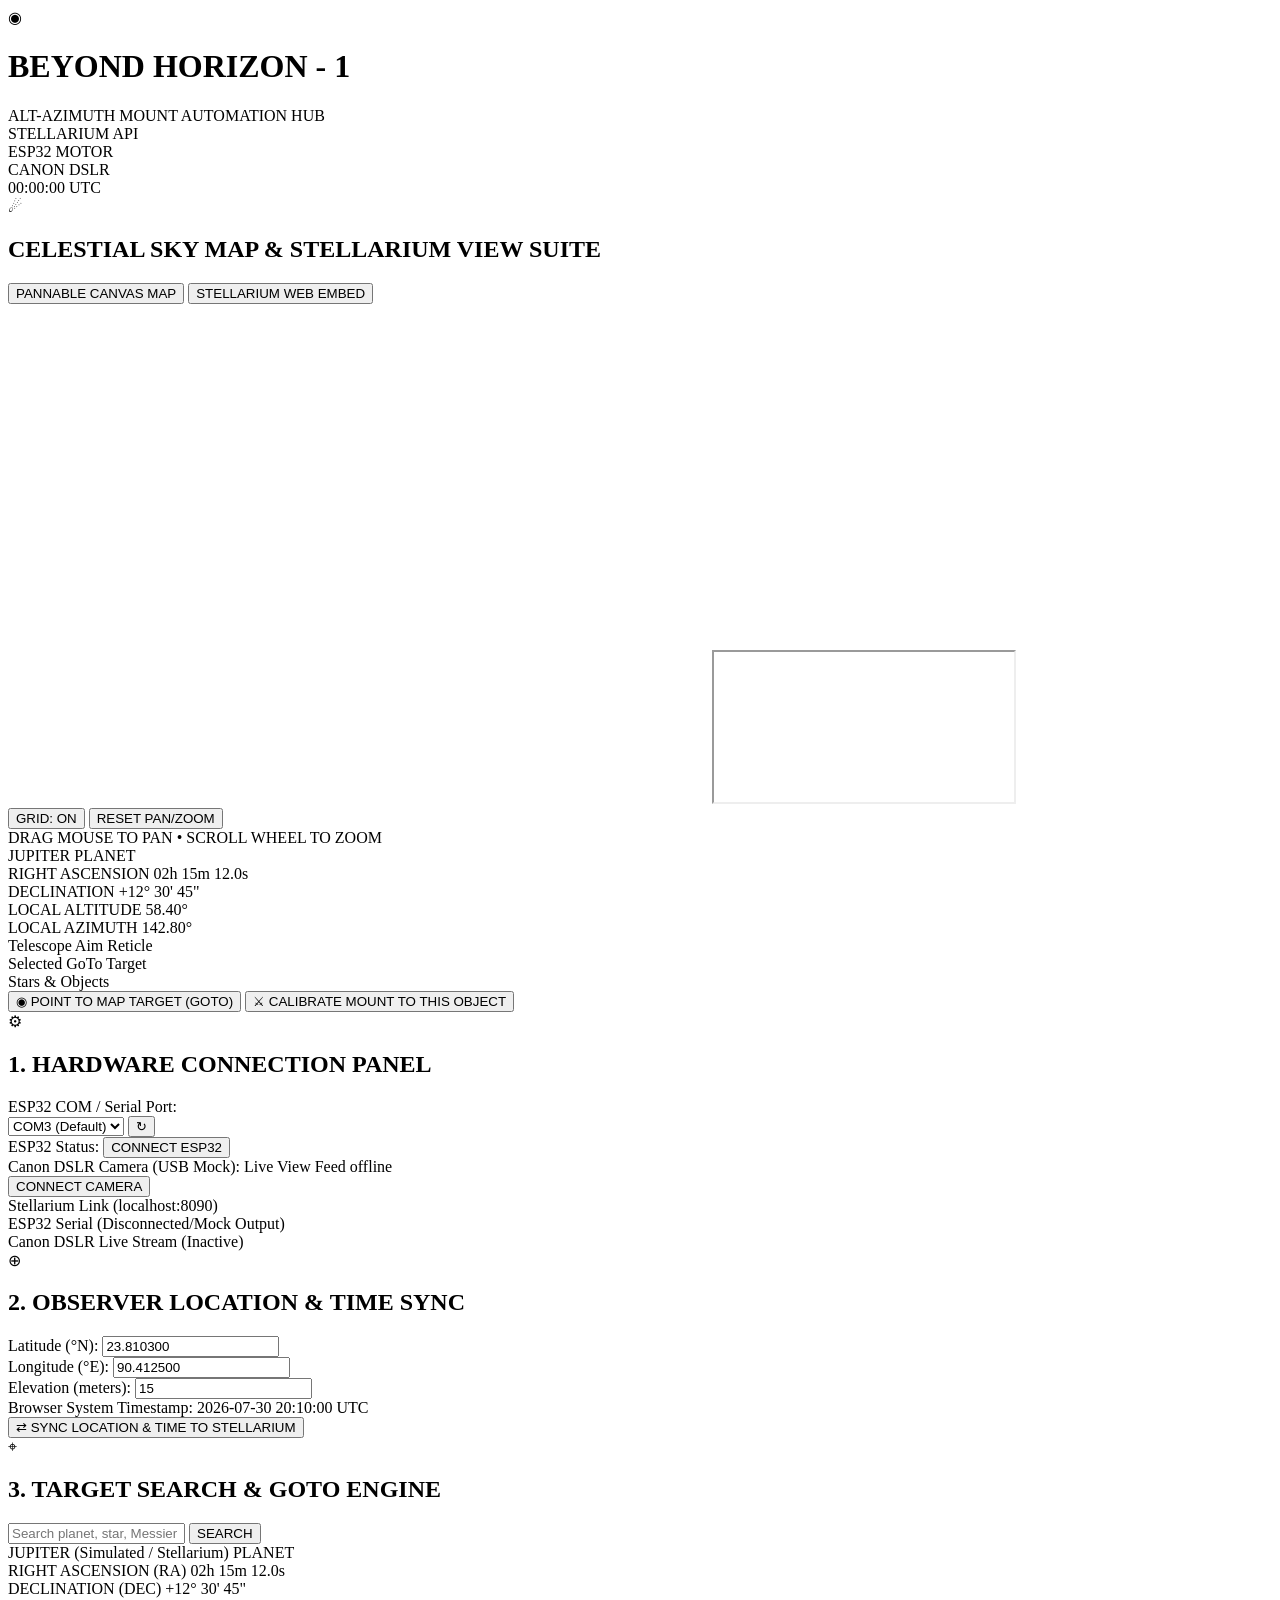
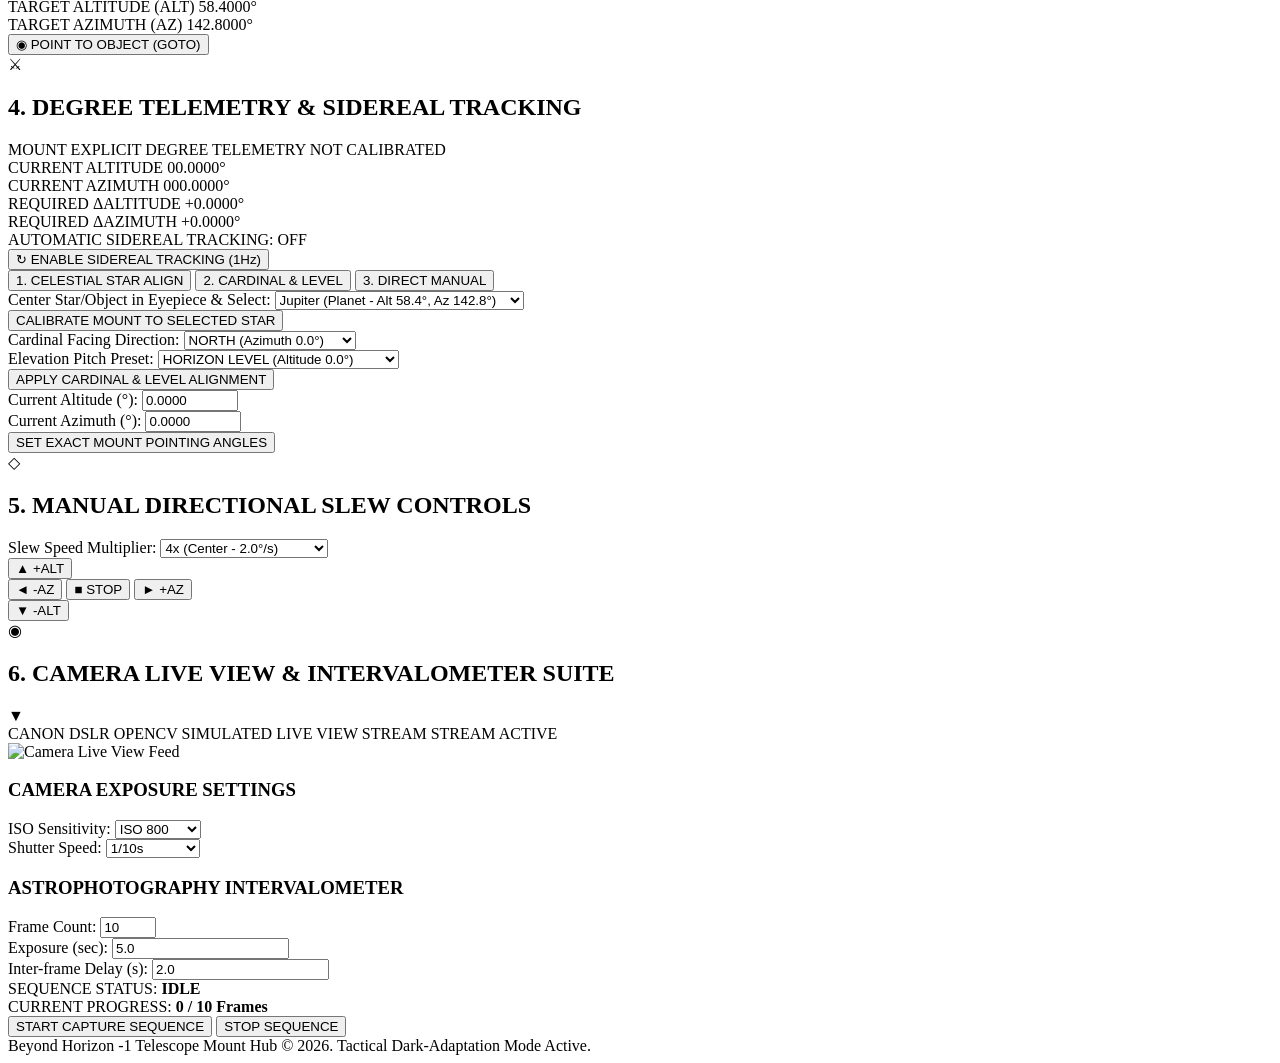
==== User Interface/static/index.html @ abb557ae "Initial Commit on UI" ====
<!DOCTYPE html>
<html lang="en">
<head>
    <meta charset="UTF-8">
    <meta name="viewport" content="width=device-width, initial-scale=1.0">
    <title>Beyond Horizon - Tactical Telescope Control System</title>
    <link rel="stylesheet" href="/static/style.css">
    <link rel="preconnect" href="https://fonts.googleapis.com">
    <link rel="preconnect" href="https://fonts.gstatic.com" crossorigin>
    <link href="https://fonts.googleapis.com/css2?family=Orbitron:wght@400;600;800;900&family=Share+Tech+Mono&display=swap" rel="stylesheet">
</head>
<body class="tactical-theme">
    <!-- Top System Header -->
    <header class="app-header">
        <div class="header-branding">
            <div class="logo-icon">&#x25C9;</div>
            <div class="title-group">
                <h1>BEYOND HORIZON - 1</h1>
                <span class="sub-title">ALT-AZIMUTH MOUNT AUTOMATION HUB</span>
            </div>
        </div>

        <div class="header-status-bar">
            <div class="status-badge" id="badge-stellarium">
                <span class="status-dot disconnected"></span>
                <span class="badge-label">STELLARIUM API</span>
            </div>
            <div class="status-badge" id="badge-esp32">
                <span class="status-dot disconnected"></span>
                <span class="badge-label">ESP32 MOTOR</span>
            </div>
            <div class="status-badge" id="badge-camera">
                <span class="status-dot disconnected"></span>
                <span class="badge-label">CANON DSLR</span>
            </div>
            <div class="sys-clock" id="system-clock">00:00:00 UTC</div>
        </div>
    </header>

    <!-- Main Responsive Grid Container -->
    <main class="dashboard-grid">

        <!-- PANEL: INTERACTIVE TACTICAL SKY MAP & STELLARIUM EMBED (SPAN FULL) -->
        <section class="panel-card span-full" id="panel-skymap">
            <div class="panel-header">
                <div class="title-left">
                    <span class="panel-icon">&#x2604;</span>
                    <h2>CELESTIAL SKY MAP & STELLARIUM VIEW SUITE</h2>
                </div>
                <div class="skymap-toolbar-top">
                    <div class="map-view-switcher">
                        <button id="btn-view-canvas" class="view-switch-btn active">PANNABLE CANVAS MAP</button>
                        <button id="btn-view-stellarium" class="view-switch-btn">STELLARIUM WEB EMBED</button>
                    </div>
                </div>
            </div>
            <div class="panel-body skymap-container-layout">
                <!-- Pannable Canvas Container & Stellarium iFrame Wrapper -->
                <div class="skymap-canvas-wrapper" id="skymap-view-wrapper">
                    <canvas id="skymap-canvas" width="700" height="500"></canvas>
                    <iframe id="stellarium-iframe" src="http://localhost:8090" title="Stellarium Web Interface" class="hidden"></iframe>

                    <div class="skymap-overlay-controls" id="canvas-overlay-controls">
                        <button id="btn-map-toggle-grid" class="map-btn active" title="Toggle Grid Overlay">GRID: ON</button>
                        <button id="btn-map-reset-view" class="map-btn" title="Center Zenith & Reset Zoom">RESET PAN/ZOOM</button>
                    </div>
                    <div class="canvas-help-badge" id="canvas-help-text">
                        <span>DRAG MOUSE TO PAN • SCROLL WHEEL TO ZOOM</span>
                    </div>
                </div>

                <!-- Sky Map Telemetry & Quick Action Sidebar -->
                <div class="skymap-sidebar">
                    <div class="telemetry-card highlight-card">
                        <div class="telemetry-header">
                            <span class="card-title" id="map-target-name">JUPITER</span>
                            <span class="card-tag" id="map-target-type">PLANET</span>
                        </div>
                        <div class="telemetry-grid">
                            <div class="telem-box">
                                <span class="telem-label">RIGHT ASCENSION</span>
                                <span class="telem-val" id="map-target-ra">02h 15m 12.0s</span>
                            </div>
                            <div class="telem-box">
                                <span class="telem-label">DECLINATION</span>
                                <span class="telem-val" id="map-target-dec">+12° 30' 45"</span>
                            </div>
                            <div class="telem-box highlight">
                                <span class="telem-label">LOCAL ALTITUDE</span>
                                <span class="telem-val" id="map-target-alt">58.40°</span>
                            </div>
                            <div class="telem-box highlight">
                                <span class="telem-label">LOCAL AZIMUTH</span>
                                <span class="telem-val" id="map-target-az">142.80°</span>
                            </div>
                        </div>
                    </div>

                    <div class="skymap-legend">
                        <div class="legend-item"><span class="leg-icon reticle-icon"></span><span>Telescope Aim Reticle</span></div>
                        <div class="legend-item"><span class="leg-icon target-icon"></span><span>Selected GoTo Target</span></div>
                        <div class="legend-item"><span class="leg-icon star-icon"></span><span>Stars & Objects</span></div>
                    </div>

                    <button id="btn-map-goto" class="btn-tactical btn-high-accent block-btn">
                        <span class="btn-icon">&#x25C9;</span> POINT TO MAP TARGET (GOTO)
                    </button>
                    <button id="btn-map-calibrate" class="btn-tactical block-btn">
                        <span class="btn-icon">&#x2694;</span> CALIBRATE MOUNT TO THIS OBJECT
                    </button>
                </div>
            </div>
        </section>

        <!-- PANEL 1: HARDWARE CONNECTION PANEL -->
        <section class="panel-card" id="panel-hardware">
            <div class="panel-header">
                <span class="panel-icon">&#x2699;</span>
                <h2>1. HARDWARE CONNECTION PANEL</h2>
            </div>
            <div class="panel-body">
                <div class="control-row">
                    <div class="input-group flex-1">
                        <label for="com-port-select">ESP32 COM / Serial Port:</label>
                        <div class="port-input-wrapper">
                            <select id="com-port-select" class="tactical-input">
                                <option value="COM3">COM3 (Default)</option>
                                <option value="COM1">COM1</option>
                                <option value="COM4">COM4</option>
                                <option value="/dev/ttyUSB0">/dev/ttyUSB0</option>
                            </select>
                            <button id="btn-refresh-ports" class="btn-icon" title="Refresh Available Ports">&#x21BB;</button>
                        </div>
                    </div>
                    <div class="toggle-group">
                        <label>ESP32 Status:</label>
                        <button id="btn-toggle-esp32" class="btn-tactical btn-connect">CONNECT ESP32</button>
                    </div>
                </div>

                <div class="divider-line"></div>

                <div class="control-row">
                    <div class="label-group flex-1">
                        <span class="field-title">Canon DSLR Camera (USB Mock):</span>
                        <span class="field-desc" id="camera-status-desc">Live View Feed offline</span>
                    </div>
                    <div class="toggle-group">
                        <button id="btn-toggle-camera" class="btn-tactical btn-connect">CONNECT CAMERA</button>
                    </div>
                </div>

                <div class="indicator-box">
                    <div class="indicator-item">
                        <span class="ind-dot" id="ind-stellarium"></span>
                        <span>Stellarium Link (localhost:8090)</span>
                    </div>
                    <div class="indicator-item">
                        <span class="ind-dot" id="ind-esp32"></span>
                        <span id="ind-esp32-txt">ESP32 Serial (Disconnected/Mock Output)</span>
                    </div>
                    <div class="indicator-item">
                        <span class="ind-dot" id="ind-camera"></span>
                        <span id="ind-camera-txt">Canon DSLR Live Stream (Inactive)</span>
                    </div>
                </div>
            </div>
        </section>

        <!-- PANEL 2: OBSERVER LOCATION & TIME SYNCHRONIZATION -->
        <section class="panel-card" id="panel-location">
            <div class="panel-header">
                <span class="panel-icon">&#x2295;</span>
                <h2>2. OBSERVER LOCATION & TIME SYNC</h2>
            </div>
            <div class="panel-body">
                <div class="form-grid-3">
                    <div class="input-group">
                        <label for="input-lat">Latitude (°N):</label>
                        <input type="number" id="input-lat" class="tactical-input" step="0.000001" value="23.810300">
                    </div>
                    <div class="input-group">
                        <label for="input-lon">Longitude (°E):</label>
                        <input type="number" id="input-lon" class="tactical-input" step="0.000001" value="90.412500">
                    </div>
                    <div class="input-group">
                        <label for="input-elevation">Elevation (meters):</label>
                        <input type="number" id="input-elevation" class="tactical-input" step="1" value="15">
                    </div>
                </div>

                <div class="timestamp-display">
                    <span class="label">Browser System Timestamp:</span>
                    <span id="txt-browser-time" class="val">2026-07-30 20:10:00 UTC</span>
                </div>

                <button id="btn-sync-location" class="btn-tactical btn-accent block-btn">
                    <span class="btn-icon">&#x21C4;</span> SYNC LOCATION & TIME TO STELLARIUM
                </button>
                <div id="location-sync-feedback" class="feedback-msg"></div>
            </div>
        </section>

        <!-- PANEL 3: TARGET SEARCH & GOTO ENGINE -->
        <section class="panel-card" id="panel-goto">
            <div class="panel-header">
                <span class="panel-icon">&#x2316;</span>
                <h2>3. TARGET SEARCH & GOTO ENGINE</h2>
            </div>
            <div class="panel-body">
                <div class="search-box-row">
                    <input type="text" id="target-search-input" class="tactical-input flex-1" placeholder="Search planet, star, Messier object (e.g., Jupiter, M31, Polaris)...">
                    <button id="btn-search-target" class="btn-tactical">SEARCH</button>
                </div>

                <div class="telemetry-card">
                    <div class="telemetry-header">
                        <span class="card-title" id="target-display-name">JUPITER (Simulated / Stellarium)</span>
                        <span class="card-tag" id="target-display-type">PLANET</span>
                    </div>

                    <div class="telemetry-grid">
                        <div class="telem-box">
                            <span class="telem-label">RIGHT ASCENSION (RA)</span>
                            <span class="telem-val" id="val-target-ra">02h 15m 12.0s</span>
                        </div>
                        <div class="telem-box">
                            <span class="telem-label">DECLINATION (DEC)</span>
                            <span class="telem-val" id="val-target-dec">+12° 30' 45"</span>
                        </div>
                        <div class="telem-box highlight">
                            <span class="telem-label">TARGET ALTITUDE (ALT)</span>
                            <span class="telem-val" id="val-target-alt">58.4000°</span>
                        </div>
                        <div class="telem-box highlight">
                            <span class="telem-label">TARGET AZIMUTH (AZ)</span>
                            <span class="telem-val" id="val-target-az">142.8000°</span>
                        </div>
                    </div>
                </div>

                <button id="btn-point-to-object" class="btn-tactical btn-high-accent block-btn">
                    <span class="btn-icon">&#x25C9;</span> POINT TO OBJECT (GOTO)
                </button>
                <div id="goto-feedback" class="feedback-msg"></div>
            </div>
        </section>

        <!-- PANEL 4: DEGREE TELEMETRY & REAL-TIME SIDEREAL TRACKING -->
        <section class="panel-card" id="panel-calibration">
            <div class="panel-header">
                <span class="panel-icon">&#x2694;</span>
                <h2>4. DEGREE TELEMETRY & SIDEREAL TRACKING</h2>
            </div>
            <div class="panel-body">
                <!-- Degree Telemetry Box -->
                <div class="telemetry-card alt-border">
                    <div class="telemetry-header">
                        <span class="card-title">MOUNT EXPLICIT DEGREE TELEMETRY</span>
                        <span class="card-tag" id="calibration-status-tag">NOT CALIBRATED</span>
                    </div>
                    <div class="telemetry-grid">
                        <div class="telem-box">
                            <span class="telem-label">CURRENT ALTITUDE</span>
                            <span class="telem-val" id="val-current-alt">00.0000°</span>
                        </div>
                        <div class="telem-box">
                            <span class="telem-label">CURRENT AZIMUTH</span>
                            <span class="telem-val" id="val-current-az">000.0000°</span>
                        </div>
                        <div class="telem-box highlight">
                            <span class="telem-label">REQUIRED ΔALTITUDE</span>
                            <span class="telem-val" id="val-delta-alt">+0.0000°</span>
                        </div>
                        <div class="telem-box highlight">
                            <span class="telem-label">REQUIRED ΔAZIMUTH</span>
                            <span class="telem-val" id="val-delta-az">+0.0000°</span>
                        </div>
                    </div>
                </div>

                <!-- Sidereal Active Tracking Control Bar -->
                <div class="tracking-control-box">
                    <div class="track-info">
                        <span class="track-title">AUTOMATIC SIDEREAL TRACKING:</span>
                        <span class="track-pill" id="track-status-pill">OFF</span>
                    </div>
                    <button id="btn-toggle-tracking" class="btn-tactical btn-accent block-btn">
                        <span class="btn-icon">&#x21BB;</span> ENABLE SIDEREAL TRACKING (1Hz)
                    </button>
                </div>

                <!-- Calibration Modes Navigation Tabs -->
                <div class="calib-tabs margin-top-8">
                    <button class="calib-tab-btn active" data-tab="tab-star">1. CELESTIAL STAR ALIGN</button>
                    <button class="calib-tab-btn" data-tab="tab-cardinal">2. CARDINAL & LEVEL</button>
                    <button class="calib-tab-btn" data-tab="tab-manual">3. DIRECT MANUAL</button>
                </div>

                <!-- TAB 1: CELESTIAL STAR / OBJECT ALIGNMENT -->
                <div class="calib-tab-content active" id="tab-star">
                    <div class="input-group">
                        <label for="calib-star-select">Center Star/Object in Eyepiece & Select:</label>
                        <select id="calib-star-select" class="tactical-input">
                            <option value="Polaris">Polaris (North Star - Alt 23.8°, Az 0.5°)</option>
                            <option value="Jupiter" selected>Jupiter (Planet - Alt 58.4°, Az 142.8°)</option>
                            <option value="Mars">Mars (Planet - Alt 35.2°, Az 210.5°)</option>
                            <option value="Saturn">Saturn (Planet - Alt 42.1°, Az 175.3°)</option>
                            <option value="Moon">Moon (Satellite - Alt 31.6°, Az 128.4°)</option>
                            <option value="Sirius">Sirius (Alpha Canis Majoris)</option>
                            <option value="Vega">Vega (Alpha Lyrae)</option>
                            <option value="Betelgeuse">Betelgeuse (Alpha Orionis)</option>
                            <option value="Arcturus">Arcturus (Alpha Boötis)</option>
                            <option value="M31 (Andromeda)">M31 Andromeda Galaxy</option>
                        </select>
                    </div>
                    <button id="btn-calib-star-submit" class="btn-tactical btn-high-accent block-btn margin-top-8">
                        CALIBRATE MOUNT TO SELECTED STAR
                    </button>
                </div>

                <!-- TAB 2: GROUND LEVEL & CARDINAL HEADING ALIGNMENT -->
                <div class="calib-tab-content" id="tab-cardinal">
                    <div class="form-grid-2">
                        <div class="input-group">
                            <label for="calib-cardinal-dir">Cardinal Facing Direction:</label>
                            <select id="calib-cardinal-dir" class="tactical-input">
                                <option value="NORTH" selected>NORTH (Azimuth 0.0°)</option>
                                <option value="EAST">EAST (Azimuth 90.0°)</option>
                                <option value="SOUTH">SOUTH (Azimuth 180.0°)</option>
                                <option value="WEST">WEST (Azimuth 270.0°)</option>
                            </select>
                        </div>
                        <div class="input-group">
                            <label for="calib-elevation-preset">Elevation Pitch Preset:</label>
                            <select id="calib-elevation-preset" class="tactical-input">
                                <option value="HORIZON" selected>HORIZON LEVEL (Altitude 0.0°)</option>
                                <option value="ZENITH">ZENITH OVERHEAD (Altitude 90.0°)</option>
                            </select>
                        </div>
                    </div>
                    <button id="btn-calib-cardinal-submit" class="btn-tactical btn-high-accent block-btn margin-top-8">
                        APPLY CARDINAL & LEVEL ALIGNMENT
                    </button>
                </div>

                <!-- TAB 3: DIRECT MANUAL ENTRY -->
                <div class="calib-tab-content" id="tab-manual">
                    <div class="form-grid-2">
                        <div class="input-group">
                            <label for="calib-manual-alt">Current Altitude (°):</label>
                            <input type="number" id="calib-manual-alt" class="tactical-input" step="0.0001" value="0.0000" min="-10" max="90">
                        </div>
                        <div class="input-group">
                            <label for="calib-manual-az">Current Azimuth (°):</label>
                            <input type="number" id="calib-manual-az" class="tactical-input" step="0.0001" value="0.0000" min="0" max="360">
                        </div>
                    </div>
                    <button id="btn-calib-manual-submit" class="btn-tactical btn-high-accent block-btn margin-top-8">
                        SET EXACT MOUNT POINTING ANGLES
                    </button>
                </div>

                <div id="calibration-feedback" class="feedback-msg"></div>
            </div>
        </section>

        <!-- PANEL 5: MANUAL DIRECTIONAL SLEW CONTROLS -->
        <section class="panel-card" id="panel-dpad">
            <div class="panel-header">
                <span class="panel-icon">&#x25C7;</span>
                <h2>5. MANUAL DIRECTIONAL SLEW CONTROLS</h2>
            </div>
            <div class="panel-body">
                <div class="speed-selector-row">
                    <label for="slew-speed-select">Slew Speed Multiplier:</label>
                    <select id="slew-speed-select" class="tactical-input">
                        <option value="1">1x (Guide - 0.5°/s)</option>
                        <option value="4" selected>4x (Center - 2.0°/s)</option>
                        <option value="16">16x (Find - 8.0°/s)</option>
                        <option value="32">32x (Max Slew - 16.0°/s)</option>
                    </select>
                </div>

                <div class="dpad-container">
                    <button id="btn-dpad-up" class="dpad-btn dpad-up" title="Altitude Up (+Alt)">
                        <span class="arrow">&#x25B2;</span>
                        <span class="label">+ALT</span>
                    </button>
                    <div class="dpad-middle-row">
                        <button id="btn-dpad-left" class="dpad-btn dpad-left" title="Azimuth Left (-Az)">
                            <span class="arrow">&#x25C4;</span>
                            <span class="label">-AZ</span>
                        </button>
                        <button id="btn-dpad-stop" class="dpad-btn dpad-center" title="STOP MOTION">
                            <span class="stop-icon">&#x25A0;</span>
                            <span class="label">STOP</span>
                        </button>
                        <button id="btn-dpad-right" class="dpad-btn dpad-right" title="Azimuth Right (+Az)">
                            <span class="arrow">&#x25BA;</span>
                            <span class="label">+AZ</span>
                        </button>
                    </div>
                    <button id="btn-dpad-down" class="dpad-btn dpad-down" title="Altitude Down (-Alt)">
                        <span class="arrow">&#x25BC;</span>
                        <span class="label">-ALT</span>
                    </button>
                </div>
            </div>
        </section>

        <!-- PANEL 6: CAMERA LIVE VIEW & INTERVALOMETER -->
        <section class="panel-card span-full" id="panel-camera">
            <div class="panel-header accordion-header" id="camera-accordion-toggle">
                <div class="title-left">
                    <span class="panel-icon">&#x25C9;</span>
                    <h2>6. CAMERA LIVE VIEW & INTERVALOMETER SUITE</h2>
                </div>
                <span class="accordion-arrow" id="camera-accordion-arrow">&#x25BC;</span>
            </div>

            <div class="panel-body accordion-content" id="camera-accordion-body">
                <div class="camera-layout">
                    <div class="viewport-container">
                        <div class="viewport-header">
                            <span class="vp-title">CANON DSLR OPENCV SIMULATED LIVE VIEW STREAM</span>
                            <span class="vp-status" id="liveview-stream-status">STREAM ACTIVE</span>
                        </div>
                        <div class="viewport-frame">
                            <img id="camera-liveview-img" src="/api/camera/liveview" alt="Camera Live View Feed">
                        </div>
                    </div>

                    <div class="camera-controls-side">
                        <div class="control-box">
                            <h3>CAMERA EXPOSURE SETTINGS</h3>
                            <div class="form-grid-2">
                                <div class="input-group">
                                    <label for="cam-iso-select">ISO Sensitivity:</label>
                                    <select id="cam-iso-select" class="tactical-input">
                                        <option value="100">ISO 100</option>
                                        <option value="400">ISO 400</option>
                                        <option value="800" selected>ISO 800</option>
                                        <option value="1600">ISO 1600</option>
                                        <option value="3200">ISO 3200</option>
                                        <option value="6400">ISO 6400</option>
                                        <option value="12800">ISO 12800</option>
                                    </select>
                                </div>

                                <div class="input-group">
                                    <label for="cam-shutter-select">Shutter Speed:</label>
                                    <select id="cam-shutter-select" class="tactical-input">
                                        <option value="1/1000">1/1000s</option>
                                        <option value="1/250">1/250s</option>
                                        <option value="1/10" selected>1/10s</option>
                                        <option value="1.0s">1.0 sec</option>
                                        <option value="5.0s">5.0 sec</option>
                                        <option value="10.0s">10.0 sec</option>
                                        <option value="30.0s">30.0 sec</option>
                                        <option value="BULB">BULB Mode</option>
                                    </select>
                                </div>
                            </div>
                        </div>

                        <div class="control-box highlight-box">
                            <h3>ASTROPHOTOGRAPHY INTERVALOMETER</h3>
                            <div class="form-grid-3">
                                <div class="input-group">
                                    <label for="inter-frames">Frame Count:</label>
                                    <input type="number" id="inter-frames" class="tactical-input" min="1" max="999" value="10">
                                </div>
                                <div class="input-group">
                                    <label for="inter-exposure">Exposure (sec):</label>
                                    <input type="number" id="inter-exposure" class="tactical-input" min="0.5" step="0.5" value="5.0">
                                </div>
                                <div class="input-group">
                                    <label for="inter-delay">Inter-frame Delay (s):</label>
                                    <input type="number" id="inter-delay" class="tactical-input" min="1.0" step="0.5" value="2.0">
                                </div>
                            </div>

                            <div class="intervalometer-status-card">
                                <div class="stat-row">
                                    <span>SEQUENCE STATUS:</span>
                                    <strong id="txt-inter-status">IDLE</strong>
                                </div>
                                <div class="stat-row">
                                    <span>CURRENT PROGRESS:</span>
                                    <strong id="txt-inter-progress">0 / 10 Frames</strong>
                                </div>
                                <div class="intervalometer-progress-bar">
                                    <div class="intervalometer-progress-fill" id="inter-progress-fill"></div>
                                </div>
                            </div>

                            <div class="button-row-2">
                                <button id="btn-start-intervalometer" class="btn-tactical btn-high-accent flex-1">
                                    START CAPTURE SEQUENCE
                                </button>
                                <button id="btn-stop-intervalometer" class="btn-tactical flex-1">
                                    STOP SEQUENCE
                                </button>
                            </div>
                        </div>
                    </div>
                </div>
            </div>
        </section>

    </main>

    <footer class="app-footer">
        <span>Beyond Horizon -1 Telescope Mount Hub &copy; 2026. Tactical Dark-Adaptation Mode Active.</span>
    </footer>

    <script src="/static/app.js"></script>
</body>
</html>
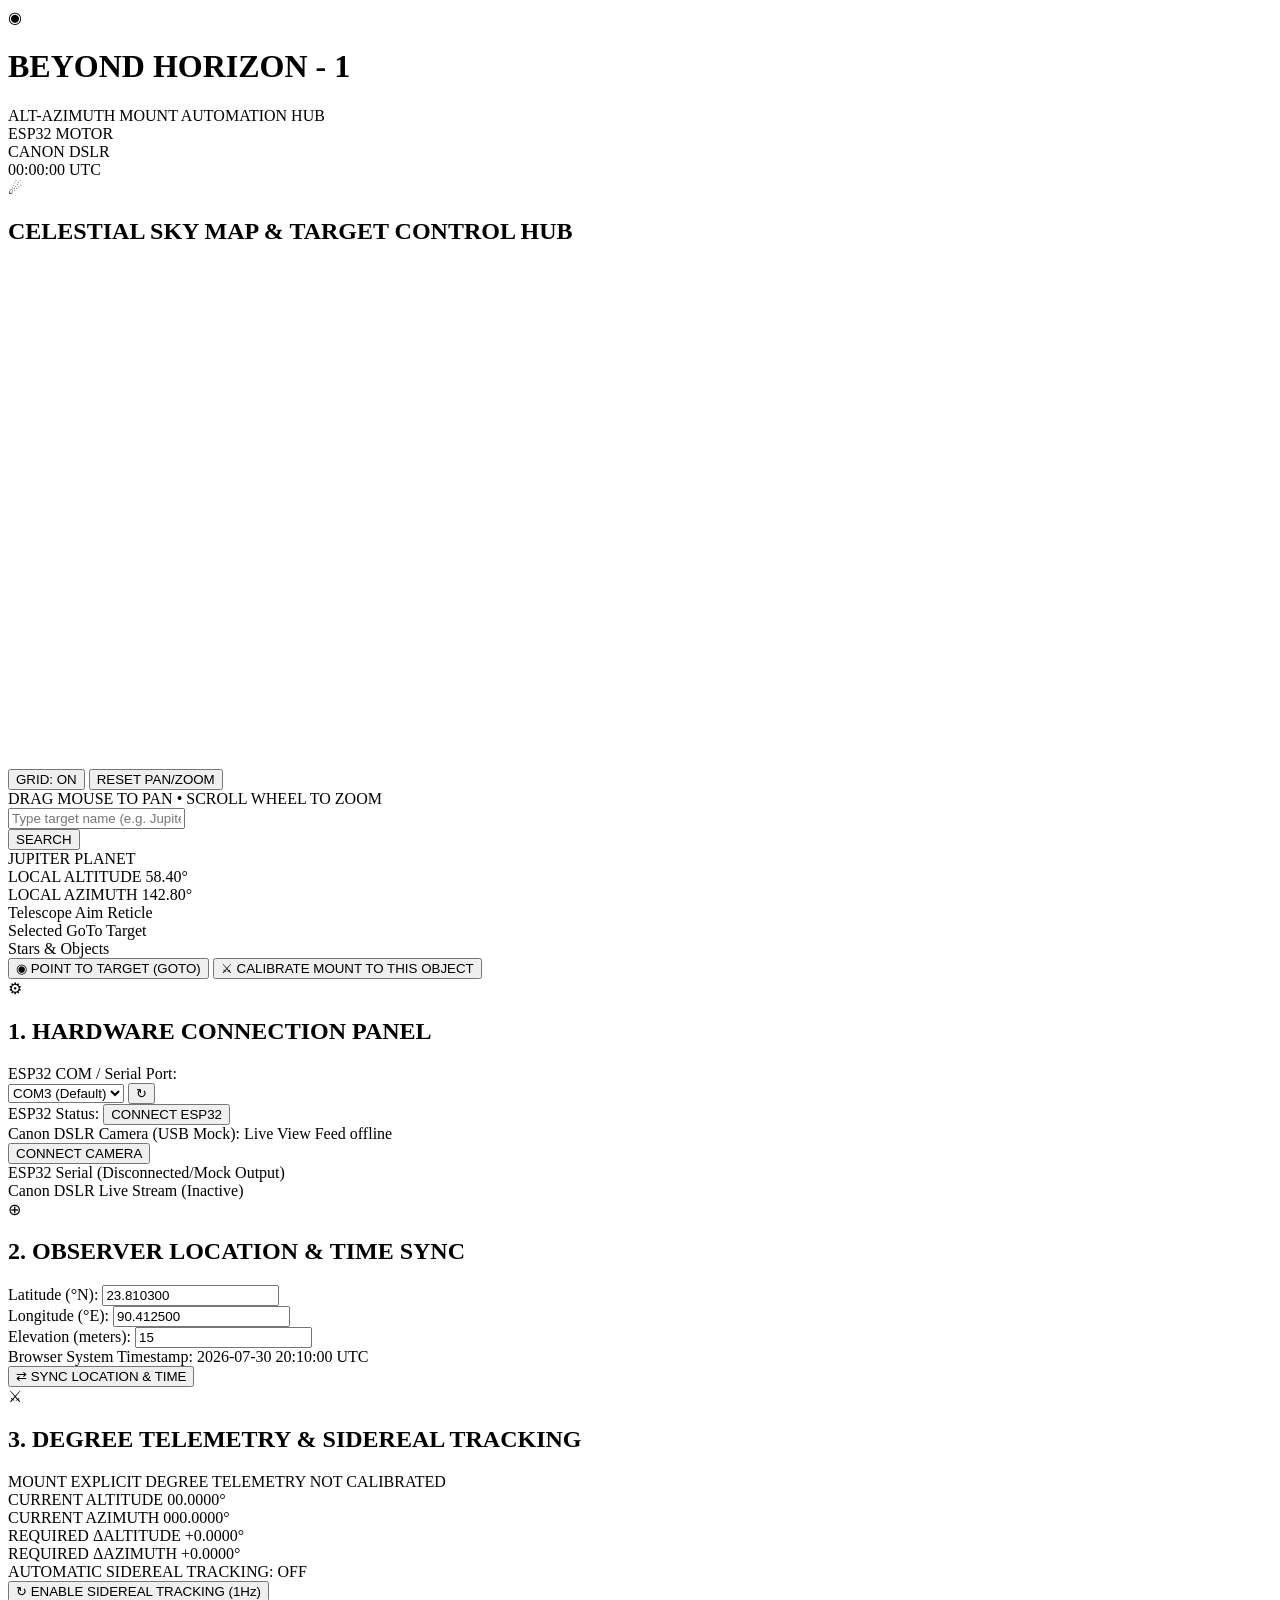
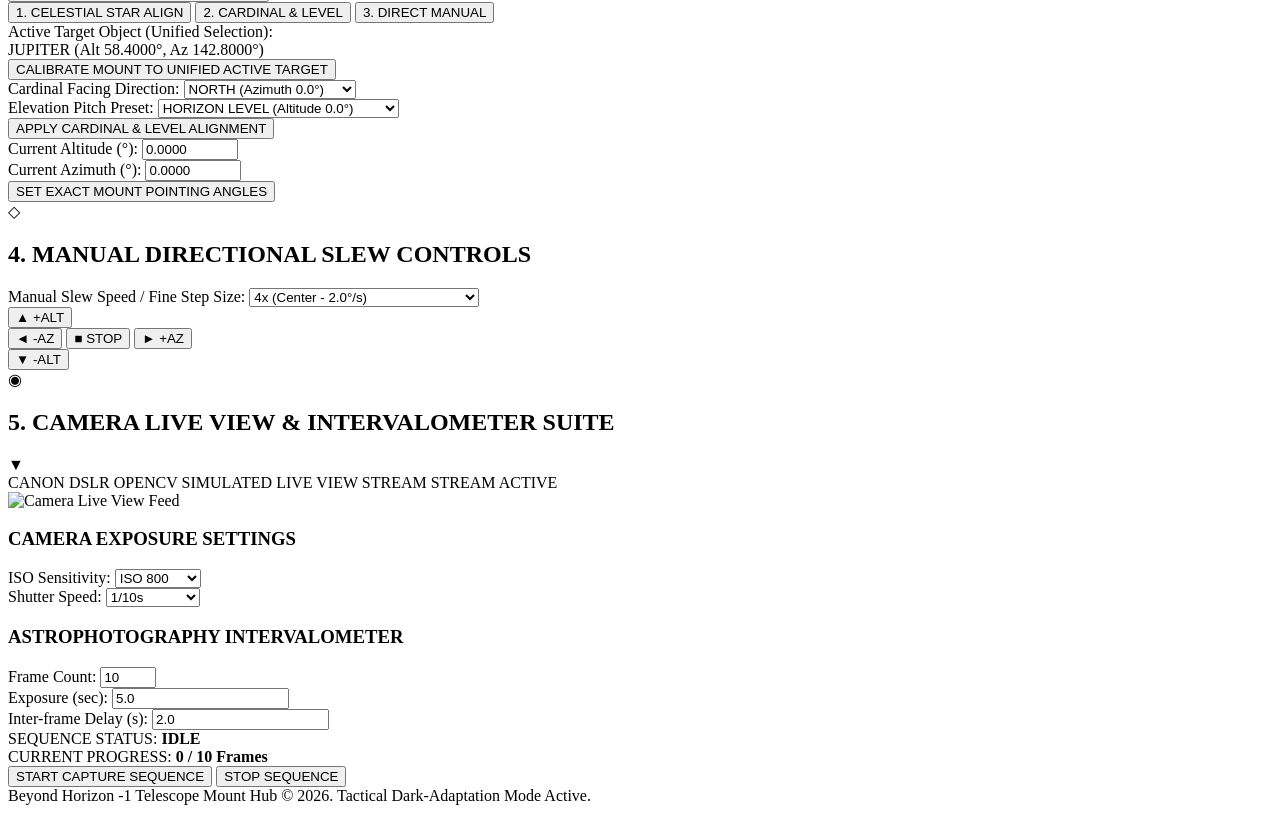
==== commit b627142d: "UI" ====
--- a/User Interface/static/index.html
+++ b/User Interface/static/index.html
@@ -21,10 +21,6 @@
         </div>
 
         <div class="header-status-bar">
-            <div class="status-badge" id="badge-stellarium">
-                <span class="status-dot disconnected"></span>
-                <span class="badge-label">STELLARIUM API</span>
-            </div>
             <div class="status-badge" id="badge-esp32">
                 <span class="status-dot disconnected"></span>
                 <span class="badge-label">ESP32 MOTOR</span>
@@ -40,25 +36,18 @@
     <!-- Main Responsive Grid Container -->
     <main class="dashboard-grid">
 
-        <!-- PANEL: INTERACTIVE TACTICAL SKY MAP & STELLARIUM EMBED (SPAN FULL) -->
+        <!-- PANEL: INTERACTIVE TACTICAL SKY MAP & TARGET CONTROL HUB (SPAN FULL) -->
         <section class="panel-card span-full" id="panel-skymap">
             <div class="panel-header">
                 <div class="title-left">
                     <span class="panel-icon">&#x2604;</span>
-                    <h2>CELESTIAL SKY MAP & STELLARIUM VIEW SUITE</h2>
-                </div>
-                <div class="skymap-toolbar-top">
-                    <div class="map-view-switcher">
-                        <button id="btn-view-canvas" class="view-switch-btn active">PANNABLE CANVAS MAP</button>
-                        <button id="btn-view-stellarium" class="view-switch-btn">STELLARIUM WEB EMBED</button>
-                    </div>
+                    <h2>CELESTIAL SKY MAP & TARGET CONTROL HUB</h2>
                 </div>
             </div>
             <div class="panel-body skymap-container-layout">
-                <!-- Pannable Canvas Container & Stellarium iFrame Wrapper -->
+                <!-- Pannable Canvas Container -->
                 <div class="skymap-canvas-wrapper" id="skymap-view-wrapper">
                     <canvas id="skymap-canvas" width="700" height="500"></canvas>
-                    <iframe id="stellarium-iframe" src="http://localhost:8090" title="Stellarium Web Interface" class="hidden"></iframe>
 
                     <div class="skymap-overlay-controls" id="canvas-overlay-controls">
                         <button id="btn-map-toggle-grid" class="map-btn active" title="Toggle Grid Overlay">GRID: ON</button>
@@ -69,22 +58,22 @@
                     </div>
                 </div>
 
-                <!-- Sky Map Telemetry & Quick Action Sidebar -->
+                <!-- Unified Target Search & Telemetry Sidebar -->
                 <div class="skymap-sidebar">
+                    <div class="search-box-row relative-container">
+                        <div class="search-input-wrapper flex-1">
+                            <input type="text" id="target-search-input" class="tactical-input full-width" placeholder="Type target name (e.g. Jupiter, Polaris, M31)..." autocomplete="off">
+                            <div id="autocomplete-dropdown" class="autocomplete-dropdown hidden"></div>
+                        </div>
+                        <button id="btn-search-target" class="btn-tactical">SEARCH</button>
+                    </div>
+
                     <div class="telemetry-card highlight-card">
                         <div class="telemetry-header">
                             <span class="card-title" id="map-target-name">JUPITER</span>
                             <span class="card-tag" id="map-target-type">PLANET</span>
                         </div>
                         <div class="telemetry-grid">
-                            <div class="telem-box">
-                                <span class="telem-label">RIGHT ASCENSION</span>
-                                <span class="telem-val" id="map-target-ra">02h 15m 12.0s</span>
-                            </div>
-                            <div class="telem-box">
-                                <span class="telem-label">DECLINATION</span>
-                                <span class="telem-val" id="map-target-dec">+12° 30' 45"</span>
-                            </div>
                             <div class="telem-box highlight">
                                 <span class="telem-label">LOCAL ALTITUDE</span>
                                 <span class="telem-val" id="map-target-alt">58.40°</span>
@@ -103,11 +92,12 @@
                     </div>
 
                     <button id="btn-map-goto" class="btn-tactical btn-high-accent block-btn">
-                        <span class="btn-icon">&#x25C9;</span> POINT TO MAP TARGET (GOTO)
+                        <span class="btn-icon">&#x25C9;</span> POINT TO TARGET (GOTO)
                     </button>
                     <button id="btn-map-calibrate" class="btn-tactical block-btn">
                         <span class="btn-icon">&#x2694;</span> CALIBRATE MOUNT TO THIS OBJECT
                     </button>
+                    <div id="goto-feedback" class="feedback-msg"></div>
                 </div>
             </div>
         </section>
@@ -152,10 +142,6 @@
 
                 <div class="indicator-box">
                     <div class="indicator-item">
-                        <span class="ind-dot" id="ind-stellarium"></span>
-                        <span>Stellarium Link (localhost:8090)</span>
-                    </div>
-                    <div class="indicator-item">
                         <span class="ind-dot" id="ind-esp32"></span>
                         <span id="ind-esp32-txt">ESP32 Serial (Disconnected/Mock Output)</span>
                     </div>
@@ -195,62 +181,17 @@
                 </div>
 
                 <button id="btn-sync-location" class="btn-tactical btn-accent block-btn">
-                    <span class="btn-icon">&#x21C4;</span> SYNC LOCATION & TIME TO STELLARIUM
+                    <span class="btn-icon">&#x21C4;</span> SYNC LOCATION & TIME
                 </button>
                 <div id="location-sync-feedback" class="feedback-msg"></div>
             </div>
         </section>
 
-        <!-- PANEL 3: TARGET SEARCH & GOTO ENGINE -->
-        <section class="panel-card" id="panel-goto">
-            <div class="panel-header">
-                <span class="panel-icon">&#x2316;</span>
-                <h2>3. TARGET SEARCH & GOTO ENGINE</h2>
-            </div>
-            <div class="panel-body">
-                <div class="search-box-row">
-                    <input type="text" id="target-search-input" class="tactical-input flex-1" placeholder="Search planet, star, Messier object (e.g., Jupiter, M31, Polaris)...">
-                    <button id="btn-search-target" class="btn-tactical">SEARCH</button>
-                </div>
-
-                <div class="telemetry-card">
-                    <div class="telemetry-header">
-                        <span class="card-title" id="target-display-name">JUPITER (Simulated / Stellarium)</span>
-                        <span class="card-tag" id="target-display-type">PLANET</span>
-                    </div>
-
-                    <div class="telemetry-grid">
-                        <div class="telem-box">
-                            <span class="telem-label">RIGHT ASCENSION (RA)</span>
-                            <span class="telem-val" id="val-target-ra">02h 15m 12.0s</span>
-                        </div>
-                        <div class="telem-box">
-                            <span class="telem-label">DECLINATION (DEC)</span>
-                            <span class="telem-val" id="val-target-dec">+12° 30' 45"</span>
-                        </div>
-                        <div class="telem-box highlight">
-                            <span class="telem-label">TARGET ALTITUDE (ALT)</span>
-                            <span class="telem-val" id="val-target-alt">58.4000°</span>
-                        </div>
-                        <div class="telem-box highlight">
-                            <span class="telem-label">TARGET AZIMUTH (AZ)</span>
-                            <span class="telem-val" id="val-target-az">142.8000°</span>
-                        </div>
-                    </div>
-                </div>
-
-                <button id="btn-point-to-object" class="btn-tactical btn-high-accent block-btn">
-                    <span class="btn-icon">&#x25C9;</span> POINT TO OBJECT (GOTO)
-                </button>
-                <div id="goto-feedback" class="feedback-msg"></div>
-            </div>
-        </section>
-
-        <!-- PANEL 4: DEGREE TELEMETRY & REAL-TIME SIDEREAL TRACKING -->
+        <!-- PANEL 3: DEGREE TELEMETRY & REAL-TIME SIDEREAL TRACKING -->
         <section class="panel-card" id="panel-calibration">
             <div class="panel-header">
                 <span class="panel-icon">&#x2694;</span>
-                <h2>4. DEGREE TELEMETRY & SIDEREAL TRACKING</h2>
+                <h2>3. DEGREE TELEMETRY & SIDEREAL TRACKING</h2>
             </div>
             <div class="panel-body">
                 <!-- Degree Telemetry Box -->
@@ -300,22 +241,11 @@
                 <!-- TAB 1: CELESTIAL STAR / OBJECT ALIGNMENT -->
                 <div class="calib-tab-content active" id="tab-star">
                     <div class="input-group">
-                        <label for="calib-star-select">Center Star/Object in Eyepiece & Select:</label>
-                        <select id="calib-star-select" class="tactical-input">
-                            <option value="Polaris">Polaris (North Star - Alt 23.8°, Az 0.5°)</option>
-                            <option value="Jupiter" selected>Jupiter (Planet - Alt 58.4°, Az 142.8°)</option>
-                            <option value="Mars">Mars (Planet - Alt 35.2°, Az 210.5°)</option>
-                            <option value="Saturn">Saturn (Planet - Alt 42.1°, Az 175.3°)</option>
-                            <option value="Moon">Moon (Satellite - Alt 31.6°, Az 128.4°)</option>
-                            <option value="Sirius">Sirius (Alpha Canis Majoris)</option>
-                            <option value="Vega">Vega (Alpha Lyrae)</option>
-                            <option value="Betelgeuse">Betelgeuse (Alpha Orionis)</option>
-                            <option value="Arcturus">Arcturus (Alpha Boötis)</option>
-                            <option value="M31 (Andromeda)">M31 Andromeda Galaxy</option>
-                        </select>
+                        <label>Active Target Object (Unified Selection):</label>
+                        <div class="active-target-badge" id="calib-active-target-display">JUPITER (Alt 58.4000°, Az 142.8000°)</div>
                     </div>
                     <button id="btn-calib-star-submit" class="btn-tactical btn-high-accent block-btn margin-top-8">
-                        CALIBRATE MOUNT TO SELECTED STAR
+                        CALIBRATE MOUNT TO UNIFIED ACTIVE TARGET
                     </button>
                 </div>
 
@@ -365,16 +295,21 @@
             </div>
         </section>
 
-        <!-- PANEL 5: MANUAL DIRECTIONAL SLEW CONTROLS -->
+        <!-- PANEL 4: MANUAL DIRECTIONAL SLEW CONTROLS -->
         <section class="panel-card" id="panel-dpad">
             <div class="panel-header">
                 <span class="panel-icon">&#x25C7;</span>
-                <h2>5. MANUAL DIRECTIONAL SLEW CONTROLS</h2>
+                <h2>4. MANUAL DIRECTIONAL SLEW CONTROLS</h2>
             </div>
             <div class="panel-body">
                 <div class="speed-selector-row">
-                    <label for="slew-speed-select">Slew Speed Multiplier:</label>
+                    <label for="slew-speed-select">Manual Slew Speed / Fine Step Size:</label>
                     <select id="slew-speed-select" class="tactical-input">
+                        <option value="0.001">0.001° (Micro-Step - Ultra Fine)</option>
+                        <option value="0.01">0.01° (Micro-Step - Fine Centering)</option>
+                        <option value="0.05">0.05° (Fine Centering)</option>
+                        <option value="0.1">0.1° (Slow Slew)</option>
+                        <option value="0.5">0.5° (Normal Slew)</option>
                         <option value="1">1x (Guide - 0.5°/s)</option>
                         <option value="4" selected>4x (Center - 2.0°/s)</option>
                         <option value="16">16x (Find - 8.0°/s)</option>
@@ -409,12 +344,12 @@
             </div>
         </section>
 
-        <!-- PANEL 6: CAMERA LIVE VIEW & INTERVALOMETER -->
+        <!-- PANEL 5: CAMERA LIVE VIEW & INTERVALOMETER -->
         <section class="panel-card span-full" id="panel-camera">
             <div class="panel-header accordion-header" id="camera-accordion-toggle">
                 <div class="title-left">
                     <span class="panel-icon">&#x25C9;</span>
-                    <h2>6. CAMERA LIVE VIEW & INTERVALOMETER SUITE</h2>
+                    <h2>5. CAMERA LIVE VIEW & INTERVALOMETER SUITE</h2>
                 </div>
                 <span class="accordion-arrow" id="camera-accordion-arrow">&#x25BC;</span>
             </div>
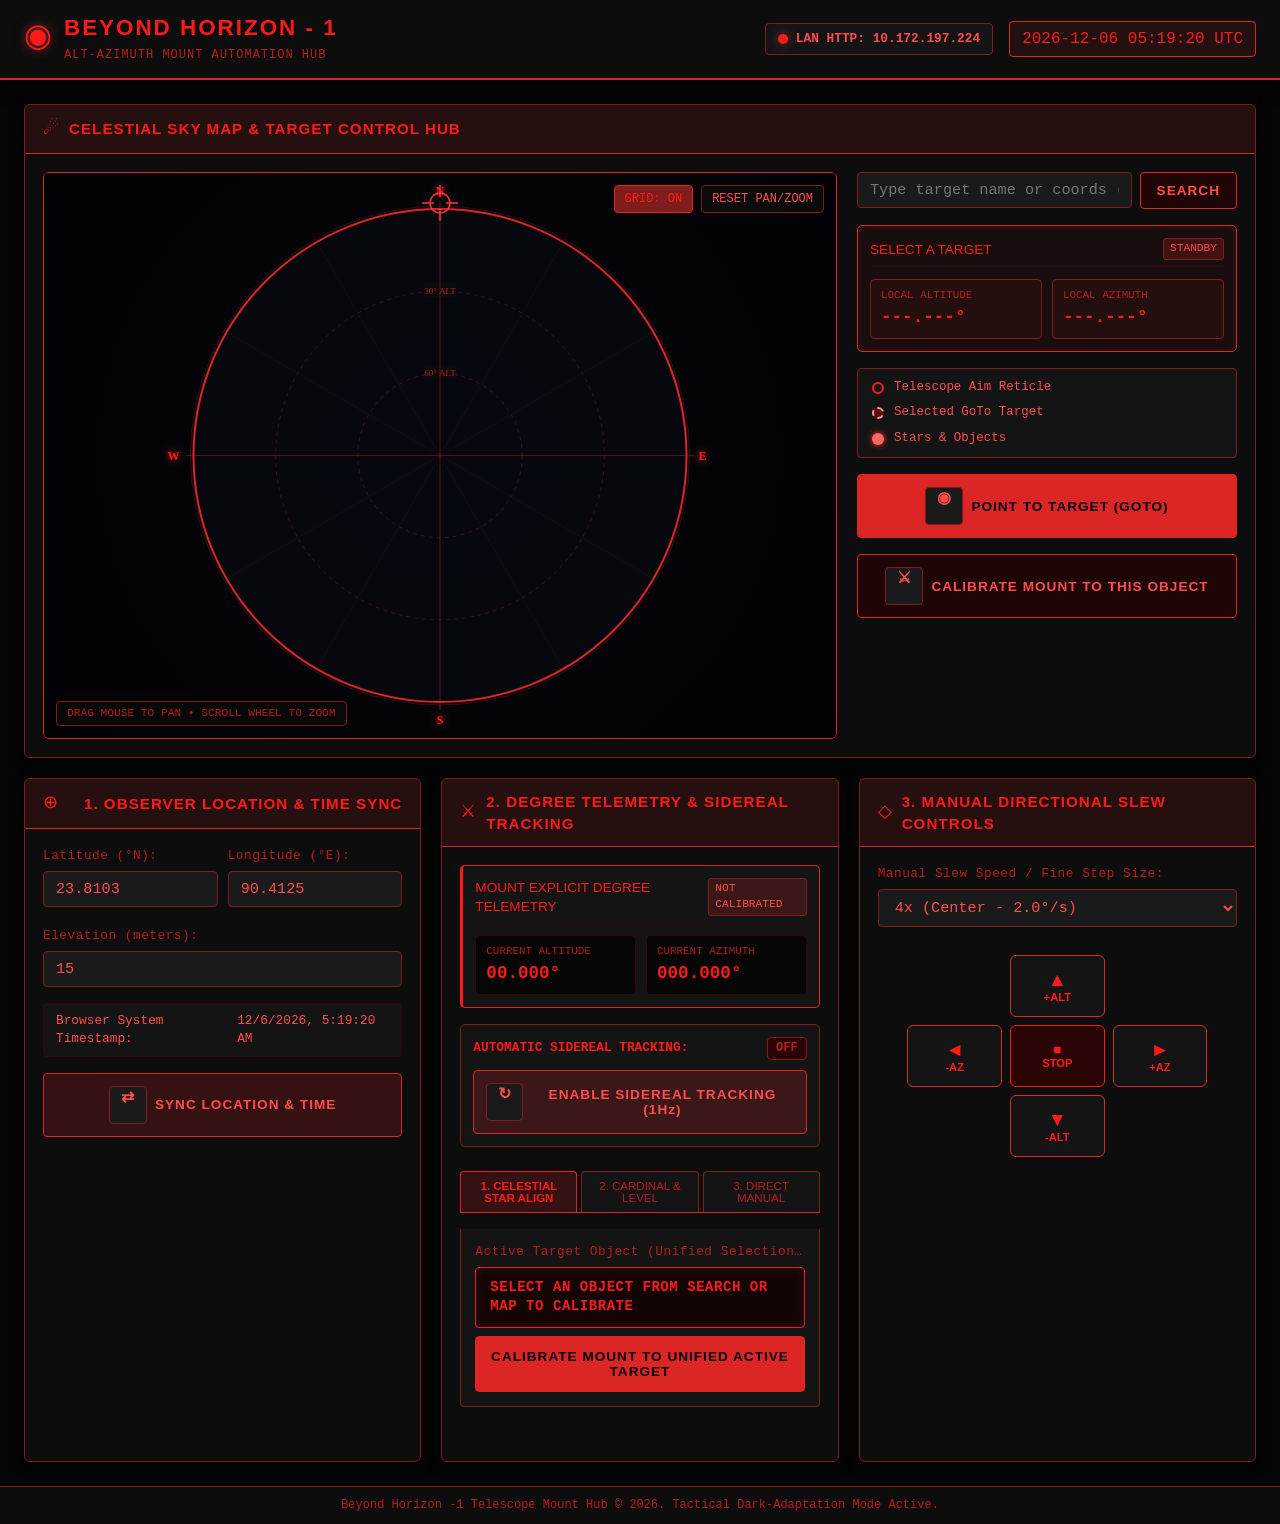
==== commit ef99a459: "Updated UI" ====
--- a/User Interface/static/index.html
+++ b/User Interface/static/index.html
@@ -4,7 +4,7 @@
     <meta charset="UTF-8">
     <meta name="viewport" content="width=device-width, initial-scale=1.0">
     <title>Beyond Horizon - Tactical Telescope Control System</title>
-    <link rel="stylesheet" href="/static/style.css">
+    <link rel="stylesheet" href="style.css?v=20260812_v5">
     <link rel="preconnect" href="https://fonts.googleapis.com">
     <link rel="preconnect" href="https://fonts.gstatic.com" crossorigin>
     <link href="https://fonts.googleapis.com/css2?family=Orbitron:wght@400;600;800;900&family=Share+Tech+Mono&display=swap" rel="stylesheet">
@@ -21,13 +21,9 @@
         </div>
 
         <div class="header-status-bar">
-            <div class="status-badge" id="badge-esp32">
-                <span class="status-dot disconnected"></span>
-                <span class="badge-label">ESP32 MOTOR</span>
-            </div>
-            <div class="status-badge" id="badge-camera">
-                <span class="status-dot disconnected"></span>
-                <span class="badge-label">CANON DSLR</span>
+            <div class="status-badge" id="badge-lan">
+                <span class="status-dot connected"></span>
+                <span class="badge-label">LAN HTTP: 10.172.197.224</span>
             </div>
             <div class="sys-clock" id="system-clock">00:00:00 UTC</div>
         </div>
@@ -62,7 +58,7 @@
                 <div class="skymap-sidebar">
                     <div class="search-box-row relative-container">
                         <div class="search-input-wrapper flex-1">
-                            <input type="text" id="target-search-input" class="tactical-input full-width" placeholder="Type target name (e.g. Jupiter, Polaris, M31)..." autocomplete="off">
+                            <input type="text" id="target-search-input" class="tactical-input full-width" placeholder="Type target name or coords (e.g. Jupiter, 41.2760, 107.4875)..." autocomplete="off">
                             <div id="autocomplete-dropdown" class="autocomplete-dropdown hidden"></div>
                         </div>
                         <button id="btn-search-target" class="btn-tactical">SEARCH</button>
@@ -70,17 +66,17 @@
 
                     <div class="telemetry-card highlight-card">
                         <div class="telemetry-header">
-                            <span class="card-title" id="map-target-name">JUPITER</span>
-                            <span class="card-tag" id="map-target-type">PLANET</span>
+                            <span class="card-title" id="map-target-name">SELECT A TARGET</span>
+                            <span class="card-tag" id="map-target-type">STANDBY</span>
                         </div>
                         <div class="telemetry-grid">
                             <div class="telem-box highlight">
                                 <span class="telem-label">LOCAL ALTITUDE</span>
-                                <span class="telem-val" id="map-target-alt">58.40°</span>
+                                <span class="telem-val" id="map-target-alt">---.---°</span>
                             </div>
                             <div class="telem-box highlight">
                                 <span class="telem-label">LOCAL AZIMUTH</span>
-                                <span class="telem-val" id="map-target-az">142.80°</span>
+                                <span class="telem-val" id="map-target-az">---.---°</span>
                             </div>
                         </div>
                     </div>
@@ -102,77 +98,26 @@
             </div>
         </section>
 
-        <!-- PANEL 1: HARDWARE CONNECTION PANEL -->
-        <section class="panel-card" id="panel-hardware">
-            <div class="panel-header">
-                <span class="panel-icon">&#x2699;</span>
-                <h2>1. HARDWARE CONNECTION PANEL</h2>
+        <!-- PANEL 1: OBSERVER LOCATION & TIME SYNCHRONIZATION -->
+        <section class="panel-card" id="panel-location">
+            <div class="panel-header">
+                <span class="panel-icon">&#x2295;</span>
+                <h2>1. OBSERVER LOCATION & TIME SYNC</h2>
             </div>
             <div class="panel-body">
-                <div class="control-row">
-                    <div class="input-group flex-1">
-                        <label for="com-port-select">ESP32 COM / Serial Port:</label>
-                        <div class="port-input-wrapper">
-                            <select id="com-port-select" class="tactical-input">
-                                <option value="COM3">COM3 (Default)</option>
-                                <option value="COM1">COM1</option>
-                                <option value="COM4">COM4</option>
-                                <option value="/dev/ttyUSB0">/dev/ttyUSB0</option>
-                            </select>
-                            <button id="btn-refresh-ports" class="btn-icon" title="Refresh Available Ports">&#x21BB;</button>
-                        </div>
-                    </div>
-                    <div class="toggle-group">
-                        <label>ESP32 Status:</label>
-                        <button id="btn-toggle-esp32" class="btn-tactical btn-connect">CONNECT ESP32</button>
-                    </div>
-                </div>
-
-                <div class="divider-line"></div>
-
-                <div class="control-row">
-                    <div class="label-group flex-1">
-                        <span class="field-title">Canon DSLR Camera (USB Mock):</span>
-                        <span class="field-desc" id="camera-status-desc">Live View Feed offline</span>
-                    </div>
-                    <div class="toggle-group">
-                        <button id="btn-toggle-camera" class="btn-tactical btn-connect">CONNECT CAMERA</button>
-                    </div>
-                </div>
-
-                <div class="indicator-box">
-                    <div class="indicator-item">
-                        <span class="ind-dot" id="ind-esp32"></span>
-                        <span id="ind-esp32-txt">ESP32 Serial (Disconnected/Mock Output)</span>
-                    </div>
-                    <div class="indicator-item">
-                        <span class="ind-dot" id="ind-camera"></span>
-                        <span id="ind-camera-txt">Canon DSLR Live Stream (Inactive)</span>
-                    </div>
-                </div>
-            </div>
-        </section>
-
-        <!-- PANEL 2: OBSERVER LOCATION & TIME SYNCHRONIZATION -->
-        <section class="panel-card" id="panel-location">
-            <div class="panel-header">
-                <span class="panel-icon">&#x2295;</span>
-                <h2>2. OBSERVER LOCATION & TIME SYNC</h2>
-            </div>
-            <div class="panel-body">
-                <div class="form-grid-3">
+                <div class="form-grid-2">
                     <div class="input-group">
                         <label for="input-lat">Latitude (°N):</label>
-                        <input type="number" id="input-lat" class="tactical-input" step="0.000001" value="23.810300">
+                        <input type="number" id="input-lat" class="tactical-input" step="0.0001" value="23.8103">
                     </div>
                     <div class="input-group">
                         <label for="input-lon">Longitude (°E):</label>
-                        <input type="number" id="input-lon" class="tactical-input" step="0.000001" value="90.412500">
-                    </div>
-                    <div class="input-group">
-                        <label for="input-elevation">Elevation (meters):</label>
-                        <input type="number" id="input-elevation" class="tactical-input" step="1" value="15">
-                    </div>
+                        <input type="number" id="input-lon" class="tactical-input" step="0.0001" value="90.4125">
+                    </div>
+                </div>
+                <div class="input-group margin-top-4">
+                    <label for="input-elevation">Elevation (meters):</label>
+                    <input type="number" id="input-elevation" class="tactical-input" step="1" value="15">
                 </div>
 
                 <div class="timestamp-display">
@@ -187,11 +132,11 @@
             </div>
         </section>
 
-        <!-- PANEL 3: DEGREE TELEMETRY & REAL-TIME SIDEREAL TRACKING -->
+        <!-- PANEL 2: DEGREE TELEMETRY & REAL-TIME SIDEREAL TRACKING -->
         <section class="panel-card" id="panel-calibration">
             <div class="panel-header">
                 <span class="panel-icon">&#x2694;</span>
-                <h2>3. DEGREE TELEMETRY & SIDEREAL TRACKING</h2>
+                <h2>2. DEGREE TELEMETRY & SIDEREAL TRACKING</h2>
             </div>
             <div class="panel-body">
                 <!-- Degree Telemetry Box -->
@@ -203,19 +148,11 @@
                     <div class="telemetry-grid">
                         <div class="telem-box">
                             <span class="telem-label">CURRENT ALTITUDE</span>
-                            <span class="telem-val" id="val-current-alt">00.0000°</span>
+                            <span class="telem-val" id="val-current-alt">00.000°</span>
                         </div>
                         <div class="telem-box">
                             <span class="telem-label">CURRENT AZIMUTH</span>
-                            <span class="telem-val" id="val-current-az">000.0000°</span>
-                        </div>
-                        <div class="telem-box highlight">
-                            <span class="telem-label">REQUIRED ΔALTITUDE</span>
-                            <span class="telem-val" id="val-delta-alt">+0.0000°</span>
-                        </div>
-                        <div class="telem-box highlight">
-                            <span class="telem-label">REQUIRED ΔAZIMUTH</span>
-                            <span class="telem-val" id="val-delta-az">+0.0000°</span>
+                            <span class="telem-val" id="val-current-az">000.000°</span>
                         </div>
                     </div>
                 </div>
@@ -242,7 +179,7 @@
                 <div class="calib-tab-content active" id="tab-star">
                     <div class="input-group">
                         <label>Active Target Object (Unified Selection):</label>
-                        <div class="active-target-badge" id="calib-active-target-display">JUPITER (Alt 58.4000°, Az 142.8000°)</div>
+                        <div class="active-target-badge" id="calib-active-target-display">SELECT AN OBJECT FROM SEARCH OR MAP TO CALIBRATE</div>
                     </div>
                     <button id="btn-calib-star-submit" class="btn-tactical btn-high-accent block-btn margin-top-8">
                         CALIBRATE MOUNT TO UNIFIED ACTIVE TARGET
@@ -295,16 +232,16 @@
             </div>
         </section>
 
-        <!-- PANEL 4: MANUAL DIRECTIONAL SLEW CONTROLS -->
+        <!-- PANEL 3: MANUAL DIRECTIONAL SLEW CONTROLS -->
         <section class="panel-card" id="panel-dpad">
             <div class="panel-header">
                 <span class="panel-icon">&#x25C7;</span>
-                <h2>4. MANUAL DIRECTIONAL SLEW CONTROLS</h2>
+                <h2>3. MANUAL DIRECTIONAL SLEW CONTROLS</h2>
             </div>
             <div class="panel-body">
-                <div class="speed-selector-row">
+                <div class="input-group full-width">
                     <label for="slew-speed-select">Manual Slew Speed / Fine Step Size:</label>
-                    <select id="slew-speed-select" class="tactical-input">
+                    <select id="slew-speed-select" class="tactical-input full-width">
                         <option value="0.001">0.001° (Micro-Step - Ultra Fine)</option>
                         <option value="0.01">0.01° (Micro-Step - Fine Centering)</option>
                         <option value="0.05">0.05° (Fine Centering)</option>
@@ -318,128 +255,32 @@
                 </div>
 
                 <div class="dpad-container">
+                    <div class="dpad-spacer"></div>
                     <button id="btn-dpad-up" class="dpad-btn dpad-up" title="Altitude Up (+Alt)">
                         <span class="arrow">&#x25B2;</span>
                         <span class="label">+ALT</span>
                     </button>
-                    <div class="dpad-middle-row">
-                        <button id="btn-dpad-left" class="dpad-btn dpad-left" title="Azimuth Left (-Az)">
-                            <span class="arrow">&#x25C4;</span>
-                            <span class="label">-AZ</span>
-                        </button>
-                        <button id="btn-dpad-stop" class="dpad-btn dpad-center" title="STOP MOTION">
-                            <span class="stop-icon">&#x25A0;</span>
-                            <span class="label">STOP</span>
-                        </button>
-                        <button id="btn-dpad-right" class="dpad-btn dpad-right" title="Azimuth Right (+Az)">
-                            <span class="arrow">&#x25BA;</span>
-                            <span class="label">+AZ</span>
-                        </button>
-                    </div>
+                    <div class="dpad-spacer"></div>
+
+                    <button id="btn-dpad-left" class="dpad-btn dpad-left" title="Azimuth Left (-Az)">
+                        <span class="arrow">&#x25C4;</span>
+                        <span class="label">-AZ</span>
+                    </button>
+                    <button id="btn-dpad-stop" class="dpad-btn dpad-center" title="STOP MOTION">
+                        <span class="stop-icon">&#x25A0;</span>
+                        <span class="label">STOP</span>
+                    </button>
+                    <button id="btn-dpad-right" class="dpad-btn dpad-right" title="Azimuth Right (+Az)">
+                        <span class="arrow">&#x25BA;</span>
+                        <span class="label">+AZ</span>
+                    </button>
+
+                    <div class="dpad-spacer"></div>
                     <button id="btn-dpad-down" class="dpad-btn dpad-down" title="Altitude Down (-Alt)">
                         <span class="arrow">&#x25BC;</span>
                         <span class="label">-ALT</span>
                     </button>
-                </div>
-            </div>
-        </section>
-
-        <!-- PANEL 5: CAMERA LIVE VIEW & INTERVALOMETER -->
-        <section class="panel-card span-full" id="panel-camera">
-            <div class="panel-header accordion-header" id="camera-accordion-toggle">
-                <div class="title-left">
-                    <span class="panel-icon">&#x25C9;</span>
-                    <h2>5. CAMERA LIVE VIEW & INTERVALOMETER SUITE</h2>
-                </div>
-                <span class="accordion-arrow" id="camera-accordion-arrow">&#x25BC;</span>
-            </div>
-
-            <div class="panel-body accordion-content" id="camera-accordion-body">
-                <div class="camera-layout">
-                    <div class="viewport-container">
-                        <div class="viewport-header">
-                            <span class="vp-title">CANON DSLR OPENCV SIMULATED LIVE VIEW STREAM</span>
-                            <span class="vp-status" id="liveview-stream-status">STREAM ACTIVE</span>
-                        </div>
-                        <div class="viewport-frame">
-                            <img id="camera-liveview-img" src="/api/camera/liveview" alt="Camera Live View Feed">
-                        </div>
-                    </div>
-
-                    <div class="camera-controls-side">
-                        <div class="control-box">
-                            <h3>CAMERA EXPOSURE SETTINGS</h3>
-                            <div class="form-grid-2">
-                                <div class="input-group">
-                                    <label for="cam-iso-select">ISO Sensitivity:</label>
-                                    <select id="cam-iso-select" class="tactical-input">
-                                        <option value="100">ISO 100</option>
-                                        <option value="400">ISO 400</option>
-                                        <option value="800" selected>ISO 800</option>
-                                        <option value="1600">ISO 1600</option>
-                                        <option value="3200">ISO 3200</option>
-                                        <option value="6400">ISO 6400</option>
-                                        <option value="12800">ISO 12800</option>
-                                    </select>
-                                </div>
-
-                                <div class="input-group">
-                                    <label for="cam-shutter-select">Shutter Speed:</label>
-                                    <select id="cam-shutter-select" class="tactical-input">
-                                        <option value="1/1000">1/1000s</option>
-                                        <option value="1/250">1/250s</option>
-                                        <option value="1/10" selected>1/10s</option>
-                                        <option value="1.0s">1.0 sec</option>
-                                        <option value="5.0s">5.0 sec</option>
-                                        <option value="10.0s">10.0 sec</option>
-                                        <option value="30.0s">30.0 sec</option>
-                                        <option value="BULB">BULB Mode</option>
-                                    </select>
-                                </div>
-                            </div>
-                        </div>
-
-                        <div class="control-box highlight-box">
-                            <h3>ASTROPHOTOGRAPHY INTERVALOMETER</h3>
-                            <div class="form-grid-3">
-                                <div class="input-group">
-                                    <label for="inter-frames">Frame Count:</label>
-                                    <input type="number" id="inter-frames" class="tactical-input" min="1" max="999" value="10">
-                                </div>
-                                <div class="input-group">
-                                    <label for="inter-exposure">Exposure (sec):</label>
-                                    <input type="number" id="inter-exposure" class="tactical-input" min="0.5" step="0.5" value="5.0">
-                                </div>
-                                <div class="input-group">
-                                    <label for="inter-delay">Inter-frame Delay (s):</label>
-                                    <input type="number" id="inter-delay" class="tactical-input" min="1.0" step="0.5" value="2.0">
-                                </div>
-                            </div>
-
-                            <div class="intervalometer-status-card">
-                                <div class="stat-row">
-                                    <span>SEQUENCE STATUS:</span>
-                                    <strong id="txt-inter-status">IDLE</strong>
-                                </div>
-                                <div class="stat-row">
-                                    <span>CURRENT PROGRESS:</span>
-                                    <strong id="txt-inter-progress">0 / 10 Frames</strong>
-                                </div>
-                                <div class="intervalometer-progress-bar">
-                                    <div class="intervalometer-progress-fill" id="inter-progress-fill"></div>
-                                </div>
-                            </div>
-
-                            <div class="button-row-2">
-                                <button id="btn-start-intervalometer" class="btn-tactical btn-high-accent flex-1">
-                                    START CAPTURE SEQUENCE
-                                </button>
-                                <button id="btn-stop-intervalometer" class="btn-tactical flex-1">
-                                    STOP SEQUENCE
-                                </button>
-                            </div>
-                        </div>
-                    </div>
+                    <div class="dpad-spacer"></div>
                 </div>
             </div>
         </section>
@@ -450,6 +291,6 @@
         <span>Beyond Horizon -1 Telescope Mount Hub &copy; 2026. Tactical Dark-Adaptation Mode Active.</span>
     </footer>
 
-    <script src="/static/app.js"></script>
+    <script src="app.js?v=20260812_v5"></script>
 </body>
 </html>
--- a/User Interface/static/style.css
+++ b/User Interface/static/style.css
@@ -0,0 +1,1111 @@
+/* ==========================================================================
+   BEYOND HORIZON -1 TACTICAL NIGHT-VISION DASHBOARD STYLESHEET
+   Strict Field Adaptation Dark Theme: Deep Charcoal/Black, Crimson Accent
+   ========================================================================== */
+
+:root {
+    --bg-dark-base: #050505;
+    --bg-panel: #0d0d0d;
+    --bg-card: #141414;
+    --bg-input: #1a1a1a;
+    
+    --border-crimson: #dc2626;
+    --border-dark-red: #7f1d1d;
+    --border-subtle: #300a0a;
+
+    --text-primary-red: #ff4d4d;
+    --text-bright-red: #ff1a1a;
+    --text-muted-red: #b91c1c;
+    --text-dark-red: #7f1d1d;
+
+    --neon-red-glow: 0 0 12px rgba(239, 68, 68, 0.6);
+    --neon-red-border: 0 0 8px rgba(220, 38, 38, 0.4);
+
+    --font-heading: 'Orbitron', -apple-system, sans-serif;
+    --font-mono: 'Share Tech Mono', monospace;
+
+    --progress-track: #1a0505;
+    --progress-fill: var(--border-crimson);
+}
+
+* {
+    box-sizing: border-box;
+    margin: 0;
+    padding: 0;
+}
+
+body.tactical-theme {
+    background-color: var(--bg-dark-base);
+    color: var(--text-primary-red);
+    font-family: var(--font-mono);
+    min-height: 100vh;
+    display: flex;
+    flex-direction: column;
+    overflow-x: hidden;
+    line-height: 1.4;
+}
+
+/* --------------------------------------------------------------------------
+   Top App Header
+   -------------------------------------------------------------------------- */
+.app-header {
+    background-color: var(--bg-panel);
+    border-bottom: 2px solid var(--border-crimson);
+    padding: 12px 24px;
+    display: flex;
+    justify-content: space-between;
+    align-items: center;
+    flex-wrap: wrap;
+    gap: 16px;
+    box-shadow: 0 4px 15px rgba(0, 0, 0, 0.8);
+}
+
+.header-branding {
+    display: flex;
+    align-items: center;
+    gap: 12px;
+}
+
+.logo-icon {
+    font-size: 2rem;
+    color: var(--text-bright-red);
+    text-shadow: var(--neon-red-glow);
+    animation: pulse-glow 2s infinite ease-in-out;
+}
+
+@keyframes pulse-glow {
+    0%, 100% { opacity: 0.8; transform: scale(1); }
+    50% { opacity: 1; transform: scale(1.05); }
+}
+
+.title-group h1 {
+    font-family: var(--font-heading);
+    font-size: 1.4rem;
+    font-weight: 800;
+    letter-spacing: 2px;
+    color: var(--text-bright-red);
+}
+
+.title-group .sub-title {
+    font-size: 0.75rem;
+    letter-spacing: 1px;
+    color: var(--text-muted-red);
+}
+
+.header-status-bar {
+    display: flex;
+    align-items: center;
+    gap: 16px;
+    flex-wrap: wrap;
+}
+
+.status-badge {
+    background: var(--bg-card);
+    border: 1px solid var(--border-dark-red);
+    padding: 6px 12px;
+    border-radius: 4px;
+    display: flex;
+    align-items: center;
+    gap: 8px;
+    font-size: 0.8rem;
+    font-weight: bold;
+}
+
+.status-dot {
+    width: 10px;
+    height: 10px;
+    border-radius: 50%;
+    display: inline-block;
+}
+
+.status-dot.connected {
+    background-color: var(--text-bright-red);
+    box-shadow: var(--neon-red-glow);
+}
+
+.status-dot.disconnected {
+    background-color: #330808;
+    border: 1px solid var(--border-dark-red);
+}
+
+.sys-clock {
+    font-family: var(--font-mono);
+    font-size: 1rem;
+    color: var(--text-bright-red);
+    background: rgba(220, 38, 38, 0.1);
+    padding: 6px 12px;
+    border: 1px solid var(--border-crimson);
+    border-radius: 4px;
+}
+
+/* --------------------------------------------------------------------------
+   Dashboard Grid Layout (Responsive Mobile Stack)
+   -------------------------------------------------------------------------- */
+.dashboard-grid {
+    display: grid;
+    grid-template-columns: repeat(auto-fit, minmax(360px, 1fr));
+    gap: 20px;
+    padding: 24px;
+    flex: 1;
+    max-width: 1600px;
+    margin: 0 auto;
+    width: 100%;
+}
+
+.span-full {
+    grid-column: 1 / -1;
+}
+
+/* Panel Card Container */
+.panel-card {
+    background-color: var(--bg-panel);
+    border: 1px solid var(--border-dark-red);
+    border-radius: 6px;
+    box-shadow: 0 4px 12px rgba(0, 0, 0, 0.7);
+    display: flex;
+    flex-direction: column;
+    transition: border-color 0.3s ease;
+    min-width: 0;
+    overflow: hidden;
+}
+
+.panel-card:hover {
+    border-color: var(--border-crimson);
+}
+
+.panel-header {
+    background-color: rgba(220, 38, 38, 0.12);
+    border-bottom: 1px solid var(--border-crimson);
+    padding: 12px 18px;
+    display: flex;
+    align-items: center;
+    justify-content: space-between;
+    gap: 10px;
+    border-top-left-radius: 5px;
+    border-top-right-radius: 5px;
+}
+
+.panel-header .title-left {
+    display: flex;
+    align-items: center;
+    gap: 10px;
+}
+
+.panel-header h2 {
+    font-family: var(--font-heading);
+    font-size: 0.95rem;
+    letter-spacing: 1px;
+    color: var(--text-bright-red);
+}
+
+.panel-icon {
+    font-size: 1.1rem;
+    color: var(--text-bright-red);
+}
+
+.panel-body {
+    padding: 18px;
+    display: flex;
+    flex-direction: column;
+    gap: 16px;
+    flex: 1;
+}
+
+/* --------------------------------------------------------------------------
+   Interactive Pannable Sky Map & Stellarium iFrame
+   -------------------------------------------------------------------------- */
+.map-view-switcher {
+    display: flex;
+    gap: 6px;
+}
+
+.view-switch-btn {
+    background: var(--bg-card);
+    border: 1px solid var(--border-dark-red);
+    color: var(--text-muted-red);
+    font-family: var(--font-heading);
+    font-size: 0.72rem;
+    padding: 6px 10px;
+    border-radius: 4px;
+    cursor: pointer;
+}
+
+.view-switch-btn.active, .view-switch-btn:hover {
+    background: var(--border-dark-red);
+    border-color: var(--border-crimson);
+    color: var(--text-bright-red);
+    font-weight: bold;
+}
+
+.skymap-container-layout {
+    display: grid;
+    grid-template-columns: 1fr 380px;
+    gap: 20px;
+}
+
+.skymap-canvas-wrapper {
+    position: relative;
+    background: #020202;
+    border: 1px solid var(--border-crimson);
+    border-radius: 6px;
+    overflow: hidden;
+    display: flex;
+    align-items: center;
+    justify-content: center;
+    min-height: 520px;
+}
+
+#skymap-canvas {
+    width: 100%;
+    height: 100%;
+    min-height: 520px;
+    background: #000;
+    cursor: grab;
+}
+
+#skymap-canvas.hidden {
+    display: none;
+}
+
+#skymap-canvas:active {
+    cursor: grabbing;
+}
+
+.skymap-overlay-controls {
+    position: absolute;
+    top: 12px;
+    right: 12px;
+    display: flex;
+    gap: 8px;
+    z-index: 10;
+}
+
+.canvas-help-badge {
+    position: absolute;
+    bottom: 12px;
+    left: 12px;
+    background: rgba(10, 10, 10, 0.85);
+    border: 1px solid var(--border-dark-red);
+    padding: 4px 10px;
+    border-radius: 4px;
+    font-size: 0.7rem;
+    color: var(--text-muted-red);
+    pointer-events: none;
+    z-index: 10;
+}
+
+.map-btn {
+    background: rgba(13, 13, 13, 0.85);
+    border: 1px solid var(--border-dark-red);
+    color: var(--text-primary-red);
+    font-family: var(--font-mono);
+    font-size: 0.75rem;
+    padding: 6px 10px;
+    border-radius: 4px;
+    cursor: pointer;
+}
+
+.map-btn.active, .map-btn:hover {
+    border-color: var(--border-crimson);
+    background: var(--border-dark-red);
+    color: var(--text-bright-red);
+}
+
+.skymap-sidebar {
+    display: flex;
+    flex-direction: column;
+    gap: 16px;
+}
+
+.skymap-toolbar-top {
+    font-size: 0.75rem;
+}
+
+.skymap-legend {
+    background: var(--bg-card);
+    border: 1px solid var(--border-dark-red);
+    padding: 10px 14px;
+    border-radius: 4px;
+    display: flex;
+    flex-direction: column;
+    gap: 8px;
+    font-size: 0.78rem;
+}
+
+.legend-item {
+    display: flex;
+    align-items: center;
+    gap: 10px;
+}
+
+.leg-icon {
+    width: 12px;
+    height: 12px;
+    border-radius: 50%;
+    display: inline-block;
+}
+
+.leg-icon.reticle-icon {
+    border: 2px solid var(--text-bright-red);
+    background: transparent;
+}
+
+.leg-icon.target-icon {
+    border: 2px dashed #ff9999;
+    background: rgba(255, 0, 0, 0.3);
+}
+
+.leg-icon.star-icon {
+    background: #ff6666;
+    box-shadow: 0 0 6px #ff3333;
+}
+
+/* --------------------------------------------------------------------------
+   Sidereal Active Tracking Control Box
+   -------------------------------------------------------------------------- */
+.tracking-control-box {
+    background: var(--bg-card);
+    border: 1px solid var(--border-dark-red);
+    padding: 12px;
+    border-radius: 5px;
+    display: flex;
+    flex-direction: column;
+    gap: 10px;
+}
+
+.track-info {
+    display: flex;
+    justify-content: space-between;
+    align-items: center;
+    font-size: 0.8rem;
+}
+
+.track-title {
+    font-weight: bold;
+    color: var(--text-bright-red);
+}
+
+.track-pill {
+    background: #2b0505;
+    border: 1px solid var(--border-dark-red);
+    color: var(--text-muted-red);
+    padding: 2px 8px;
+    border-radius: 4px;
+    font-size: 0.75rem;
+    font-weight: bold;
+}
+
+.track-pill.active {
+    background: var(--border-crimson);
+    color: #000;
+    box-shadow: var(--neon-red-glow);
+}
+
+/* --------------------------------------------------------------------------
+   Calibration Multi-Tab Interface
+   -------------------------------------------------------------------------- */
+.calib-tabs {
+    display: flex;
+    border-bottom: 1px solid var(--border-crimson);
+    gap: 4px;
+}
+
+.calib-tab-btn {
+    background: var(--bg-card);
+    border: 1px solid var(--border-dark-red);
+    border-bottom: none;
+    color: var(--text-muted-red);
+    font-family: var(--font-heading);
+    font-size: 0.72rem;
+    padding: 8px 10px;
+    border-top-left-radius: 4px;
+    border-top-right-radius: 4px;
+    cursor: pointer;
+    flex: 1;
+    text-align: center;
+    transition: all 0.2s ease;
+}
+
+.calib-tab-btn.active, .calib-tab-btn:hover {
+    background: rgba(220, 38, 38, 0.2);
+    border-color: var(--border-crimson);
+    color: var(--text-bright-red);
+    font-weight: bold;
+}
+
+.calib-tab-content {
+    display: none;
+    background: var(--bg-card);
+    border: 1px solid var(--border-dark-red);
+    border-top: none;
+    padding: 14px;
+    border-bottom-left-radius: 4px;
+    border-bottom-right-radius: 4px;
+}
+
+.calib-tab-content.active {
+    display: block;
+}
+
+.margin-top-8 {
+    margin-top: 8px;
+}
+
+.margin-top-4 {
+    margin-top: 4px;
+}
+
+/* --------------------------------------------------------------------------
+   Form & Input Components
+   -------------------------------------------------------------------------- */
+.input-group {
+    display: flex;
+    flex-direction: column;
+    gap: 6px;
+    min-width: 0;
+}
+
+.input-group label {
+    font-size: 0.8rem;
+    color: var(--text-muted-red);
+    letter-spacing: 0.5px;
+    white-space: nowrap;
+    overflow: hidden;
+    text-overflow: ellipsis;
+}
+
+.tactical-input {
+    background-color: var(--bg-input);
+    border: 1px solid var(--border-dark-red);
+    color: var(--text-primary-red);
+    font-family: var(--font-mono);
+    font-size: 0.95rem;
+    padding: 8px 12px;
+    border-radius: 4px;
+    outline: none;
+    transition: all 0.2s ease;
+    width: 100%;
+    min-width: 0;
+}
+
+.tactical-input:focus {
+    border-color: var(--border-crimson);
+    box-shadow: var(--neon-red-border);
+}
+
+.port-input-wrapper {
+    display: flex;
+    gap: 8px;
+}
+
+.port-input-wrapper select {
+    flex: 1;
+}
+
+.btn-icon {
+    background: var(--bg-input);
+    border: 1px solid var(--border-dark-red);
+    color: var(--text-primary-red);
+    width: 38px;
+    height: 38px;
+    border-radius: 4px;
+    cursor: pointer;
+    font-size: 1rem;
+}
+
+.btn-icon:hover {
+    border-color: var(--border-crimson);
+    background: var(--border-dark-red);
+}
+
+/* --------------------------------------------------------------------------
+   Tactical Buttons
+   -------------------------------------------------------------------------- */
+.btn-tactical {
+    background-color: #1f0505;
+    border: 1px solid var(--border-crimson);
+    color: var(--text-primary-red);
+    font-family: var(--font-heading);
+    font-size: 0.85rem;
+    font-weight: 600;
+    padding: 10px 16px;
+    border-radius: 4px;
+    cursor: pointer;
+    letter-spacing: 1px;
+    transition: all 0.2s ease;
+    display: inline-flex;
+    align-items: center;
+    justify-content: center;
+    gap: 8px;
+}
+
+.btn-tactical:hover {
+    background-color: var(--border-crimson);
+    color: #050505;
+    box-shadow: var(--neon-red-glow);
+}
+
+.btn-tactical:active {
+    transform: translateY(1px);
+}
+
+.btn-accent {
+    background-color: rgba(220, 38, 38, 0.2);
+    border: 1.5px solid var(--border-crimson);
+}
+
+.btn-high-accent {
+    background-color: var(--border-crimson);
+    color: #050505;
+    font-weight: 800;
+}
+
+.btn-high-accent:hover {
+    background-color: #ff1a1a;
+    color: #000;
+}
+
+.block-btn {
+    width: 100%;
+    padding: 12px;
+}
+
+.control-row {
+    display: flex;
+    justify-content: space-between;
+    align-items: center;
+    gap: 16px;
+    flex-wrap: wrap;
+}
+
+.flex-1 { flex: 1; }
+
+/* label-group: used in hardware panel for status text layout */
+.label-group {
+    display: flex;
+    flex-direction: column;
+    gap: 4px;
+}
+
+.field-title {
+    font-size: 0.9rem;
+    font-weight: bold;
+    color: var(--text-primary-red);
+}
+
+.field-desc {
+    font-size: 0.78rem;
+    color: var(--text-muted-red);
+}
+
+/* toggle-group: side-by-side label + button pairing */
+.toggle-group {
+    display: flex;
+    flex-direction: column;
+    align-items: flex-end;
+    gap: 6px;
+    flex-shrink: 0;
+}
+
+.toggle-group label {
+    font-size: 0.78rem;
+    color: var(--text-muted-red);
+}
+
+/* btn-connect: connect button style modifier */
+.btn-connect {
+    min-width: 160px;
+    background-color: #1f0505;
+    border-color: var(--border-dark-red);
+}
+
+.btn-connect:hover {
+    border-color: var(--border-crimson);
+}
+
+.divider-line {
+    height: 1px;
+    background-color: var(--border-subtle);
+    margin: 4px 0;
+}
+
+/* --------------------------------------------------------------------------
+   Diagnostic Indicator Box
+   -------------------------------------------------------------------------- */
+.indicator-box {
+    background: var(--bg-card);
+    border: 1px solid var(--border-dark-red);
+    padding: 10px 14px;
+    border-radius: 4px;
+    display: flex;
+    flex-direction: column;
+    gap: 8px;
+    font-size: 0.8rem;
+}
+
+.indicator-item {
+    display: flex;
+    align-items: center;
+    gap: 10px;
+}
+
+.ind-dot {
+    width: 8px;
+    height: 8px;
+    border-radius: 50%;
+    background-color: #2b0505;
+    border: 1px solid var(--border-dark-red);
+}
+
+.ind-dot.active {
+    background-color: var(--text-bright-red);
+    box-shadow: var(--neon-red-glow);
+}
+
+/* --------------------------------------------------------------------------
+   Telemetry Cards
+   -------------------------------------------------------------------------- */
+.telemetry-card {
+    background-color: var(--bg-card);
+    border: 1px solid var(--border-dark-red);
+    border-radius: 5px;
+    padding: 12px;
+}
+
+/* highlight-card: prominent call-to-action card in sky map sidebar */
+.telemetry-card.highlight-card {
+    border-color: var(--border-crimson);
+    background: rgba(220, 38, 38, 0.06);
+    box-shadow: 0 0 8px rgba(220, 38, 38, 0.15) inset;
+}
+
+/* alt-border: alternate crimson border for degree telemetry panel */
+.telemetry-card.alt-border {
+    border-color: var(--border-crimson);
+    border-left: 3px solid var(--text-bright-red);
+}
+
+.telemetry-header {
+    display: flex;
+    justify-content: space-between;
+    align-items: center;
+    margin-bottom: 12px;
+    border-bottom: 1px solid var(--border-subtle);
+    padding-bottom: 6px;
+}
+
+.card-title {
+    font-family: var(--font-heading);
+    font-size: 0.85rem;
+    color: var(--text-bright-red);
+}
+
+.card-tag {
+    font-size: 0.7rem;
+    background: rgba(220, 38, 38, 0.2);
+    border: 1px solid var(--border-dark-red);
+    padding: 2px 6px;
+    border-radius: 3px;
+}
+
+.telemetry-grid {
+    display: grid;
+    grid-template-columns: 1fr 1fr;
+    gap: 10px;
+}
+
+.telem-box {
+    background: var(--bg-dark-base);
+    border: 1px solid var(--border-subtle);
+    padding: 8px 10px;
+    border-radius: 4px;
+    display: flex;
+    flex-direction: column;
+}
+
+.telem-box.highlight {
+    border-color: var(--border-dark-red);
+    background: rgba(220, 38, 38, 0.05);
+}
+
+.telem-label {
+    font-size: 0.68rem;
+    color: var(--text-muted-red);
+}
+
+.telem-val {
+    font-size: 1.1rem;
+    font-weight: bold;
+    color: var(--text-bright-red);
+    margin-top: 2px;
+}
+
+.form-grid-3 {
+    display: grid;
+    grid-template-columns: repeat(3, 1fr);
+    gap: 10px;
+}
+
+.form-grid-2 {
+    display: grid;
+    grid-template-columns: repeat(2, 1fr);
+    gap: 10px;
+}
+
+.button-row-2 {
+    display: flex;
+    gap: 10px;
+}
+
+.timestamp-display {
+    font-size: 0.8rem;
+    display: flex;
+    justify-content: space-between;
+    background: var(--bg-card);
+    padding: 8px 12px;
+    border-radius: 4px;
+    border: 1px solid var(--border-subtle);
+}
+
+.search-box-row {
+    display: flex;
+    gap: 8px;
+}
+
+/* --------------------------------------------------------------------------
+   Directional D-Pad Controls
+   -------------------------------------------------------------------------- */
+.speed-selector-row {
+    display: flex;
+    flex-direction: column;
+    gap: 6px;
+    margin-bottom: 8px;
+    width: 100%;
+}
+
+.dpad-container {
+    display: grid;
+    grid-template-columns: repeat(3, 1fr);
+    grid-template-rows: repeat(3, 62px);
+    gap: 8px;
+    margin: 12px auto;
+    max-width: 300px;
+    width: 100%;
+}
+
+.dpad-spacer {
+    visibility: hidden;
+}
+
+.dpad-btn {
+    width: 100%;
+    height: 100%;
+    background-color: var(--bg-card);
+    border: 1px solid var(--border-crimson);
+    color: var(--text-bright-red);
+    border-radius: 6px;
+    cursor: pointer;
+    display: flex;
+    flex-direction: column;
+    align-items: center;
+    justify-content: center;
+    transition: all 0.2s ease;
+    user-select: none;
+}
+
+.dpad-btn:hover {
+    background-color: var(--border-crimson);
+    color: #000;
+    box-shadow: var(--neon-red-glow);
+}
+
+.dpad-btn:active {
+    transform: scale(0.95);
+}
+
+.dpad-center {
+    background: #2b0505;
+    border-color: #ff1a1a;
+}
+
+.dpad-center:hover {
+    background: #ff1a1a;
+    color: #000;
+}
+
+.dpad-btn .arrow {
+    font-size: 1.2rem;
+}
+
+.dpad-btn .label {
+    font-size: 0.7rem;
+    font-weight: bold;
+    font-family: var(--font-heading);
+}
+
+/* --------------------------------------------------------------------------
+   Camera Live View & Accordion
+   -------------------------------------------------------------------------- */
+.accordion-header {
+    cursor: pointer;
+    justify-content: space-between;
+    user-select: none;
+}
+
+.accordion-arrow {
+    font-size: 1.1rem;
+    transition: transform 0.3s ease;
+}
+
+.accordion-arrow.collapsed {
+    transform: rotate(-90deg);
+}
+
+.accordion-content.hidden {
+    display: none;
+}
+
+.camera-layout {
+    display: grid;
+    grid-template-columns: 1.2fr 1fr;
+    gap: 20px;
+}
+
+.viewport-container {
+    background: #000;
+    border: 1px solid var(--border-crimson);
+    border-radius: 4px;
+    display: flex;
+    flex-direction: column;
+    overflow: hidden;
+}
+
+.viewport-header {
+    background: rgba(220, 38, 38, 0.15);
+    padding: 8px 12px;
+    border-bottom: 1px solid var(--border-dark-red);
+    display: flex;
+    justify-content: space-between;
+    font-size: 0.75rem;
+}
+
+.vp-title { font-weight: bold; color: var(--text-bright-red); }
+.vp-status { color: var(--text-primary-red); }
+
+.viewport-frame {
+    width: 100%;
+    aspect-ratio: 4 / 3;
+    background-color: #050505;
+    display: flex;
+    align-items: center;
+    justify-content: center;
+}
+
+.viewport-frame img {
+    width: 100%;
+    height: 100%;
+    object-fit: contain;
+}
+
+.camera-controls-side {
+    display: flex;
+    flex-direction: column;
+    gap: 16px;
+}
+
+.control-box {
+    background: var(--bg-card);
+    border: 1px solid var(--border-dark-red);
+    padding: 14px;
+    border-radius: 4px;
+    display: flex;
+    flex-direction: column;
+    gap: 12px;
+}
+
+.control-box.highlight-box {
+    border-color: var(--border-crimson);
+    background: rgba(220, 38, 38, 0.05);
+}
+
+.control-box h3 {
+    font-family: var(--font-heading);
+    font-size: 0.8rem;
+    color: var(--text-bright-red);
+    border-bottom: 1px solid var(--border-subtle);
+    padding-bottom: 4px;
+}
+
+.intervalometer-status-card {
+    background: var(--bg-dark-base);
+    border: 1px solid var(--border-subtle);
+    padding: 10px;
+    border-radius: 4px;
+    display: flex;
+    flex-direction: column;
+    gap: 6px;
+    font-size: 0.8rem;
+}
+
+.stat-row {
+    display: flex;
+    justify-content: space-between;
+}
+
+.feedback-msg {
+    font-size: 0.78rem;
+    color: var(--text-bright-red);
+    min-height: 16px;
+    margin-top: 4px;
+}
+
+/* --------------------------------------------------------------------------
+   Intervalometer Progress Bar
+   -------------------------------------------------------------------------- */
+.intervalometer-progress-bar {
+    width: 100%;
+    height: 8px;
+    background: #1a0505;
+    border: 1px solid var(--border-dark-red);
+    border-radius: 4px;
+    overflow: hidden;
+    margin-top: 4px;
+}
+
+.intervalometer-progress-fill {
+    height: 100%;
+    background: linear-gradient(90deg, var(--border-crimson), var(--text-bright-red));
+    width: 0%;
+    transition: width 0.5s ease;
+    box-shadow: 0 0 6px rgba(239, 68, 68, 0.6);
+    border-radius: 4px;
+}
+
+/* --------------------------------------------------------------------------
+   App Footer
+   -------------------------------------------------------------------------- */
+.app-footer {
+    background: var(--bg-panel);
+    border-top: 1px solid var(--border-dark-red);
+    text-align: center;
+    padding: 10px;
+    font-size: 0.75rem;
+    color: var(--text-muted-red);
+}
+
+/* --------------------------------------------------------------------------
+   Mobile Responsiveness (Auto Stack on Smaller Displays)
+   -------------------------------------------------------------------------- */
+@media (max-width: 900px) {
+    .dashboard-grid {
+        grid-template-columns: 1fr;
+        padding: 12px;
+        gap: 14px;
+    }
+
+    .skymap-container-layout, .camera-layout {
+        grid-template-columns: 1fr;
+    }
+
+    .form-grid-3 {
+        grid-template-columns: 1fr;
+    }
+
+    .header-branding .title-group h1 {
+        font-size: 1.1rem;
+    }
+
+    .sys-clock {
+        width: 100%;
+        text-align: center;
+    }
+}
+
+/* --------------------------------------------------------------------------
+   Autocompletion & Unified Target Dropdown
+   -------------------------------------------------------------------------- */
+.relative-container {
+    position: relative;
+}
+
+.search-input-wrapper {
+    position: relative;
+}
+
+.full-width {
+    width: 100%;
+}
+
+.autocomplete-dropdown {
+    position: absolute;
+    top: calc(100% + 4px);
+    left: 0;
+    right: 0;
+    z-index: 1000;
+    background: #0d0d0d;
+    border: 1px solid var(--border-crimson);
+    border-radius: 4px;
+    max-height: 230px;
+    overflow-y: auto;
+    box-shadow: 0 8px 24px rgba(0, 0, 0, 0.95);
+}
+
+.autocomplete-dropdown.hidden {
+    display: none;
+}
+
+.autocomplete-item {
+    padding: 9px 12px;
+    cursor: pointer;
+    display: flex;
+    justify-content: space-between;
+    align-items: center;
+    border-bottom: 1px solid #200808;
+    font-size: 0.85rem;
+    color: var(--text-primary-red);
+    transition: background 0.15s ease;
+}
+
+.autocomplete-item:last-child {
+    border-bottom: none;
+}
+
+.autocomplete-item:hover, .autocomplete-item.selected {
+    background: #2a0a0a;
+    color: #ffffff;
+}
+
+.autocomplete-item .item-meta {
+    display: flex;
+    gap: 10px;
+    align-items: center;
+}
+
+.autocomplete-item .item-type {
+    font-size: 0.7rem;
+    padding: 2px 6px;
+    background: #240707;
+    border: 1px solid var(--border-dark-red);
+    border-radius: 3px;
+    color: var(--text-muted-red);
+    text-transform: uppercase;
+}
+
+.autocomplete-item .item-coords {
+    font-size: 0.75rem;
+    color: #ff8888;
+}
+
+.active-target-badge {
+    background: #140505;
+    border: 1px solid var(--border-crimson);
+    padding: 10px 14px;
+    border-radius: 4px;
+    color: var(--text-bright-red);
+    font-family: var(--font-mono);
+    font-size: 0.88rem;
+    font-weight: bold;
+    letter-spacing: 0.5px;
+    box-shadow: inset 0 0 8px rgba(220, 38, 38, 0.2);
+}
+
